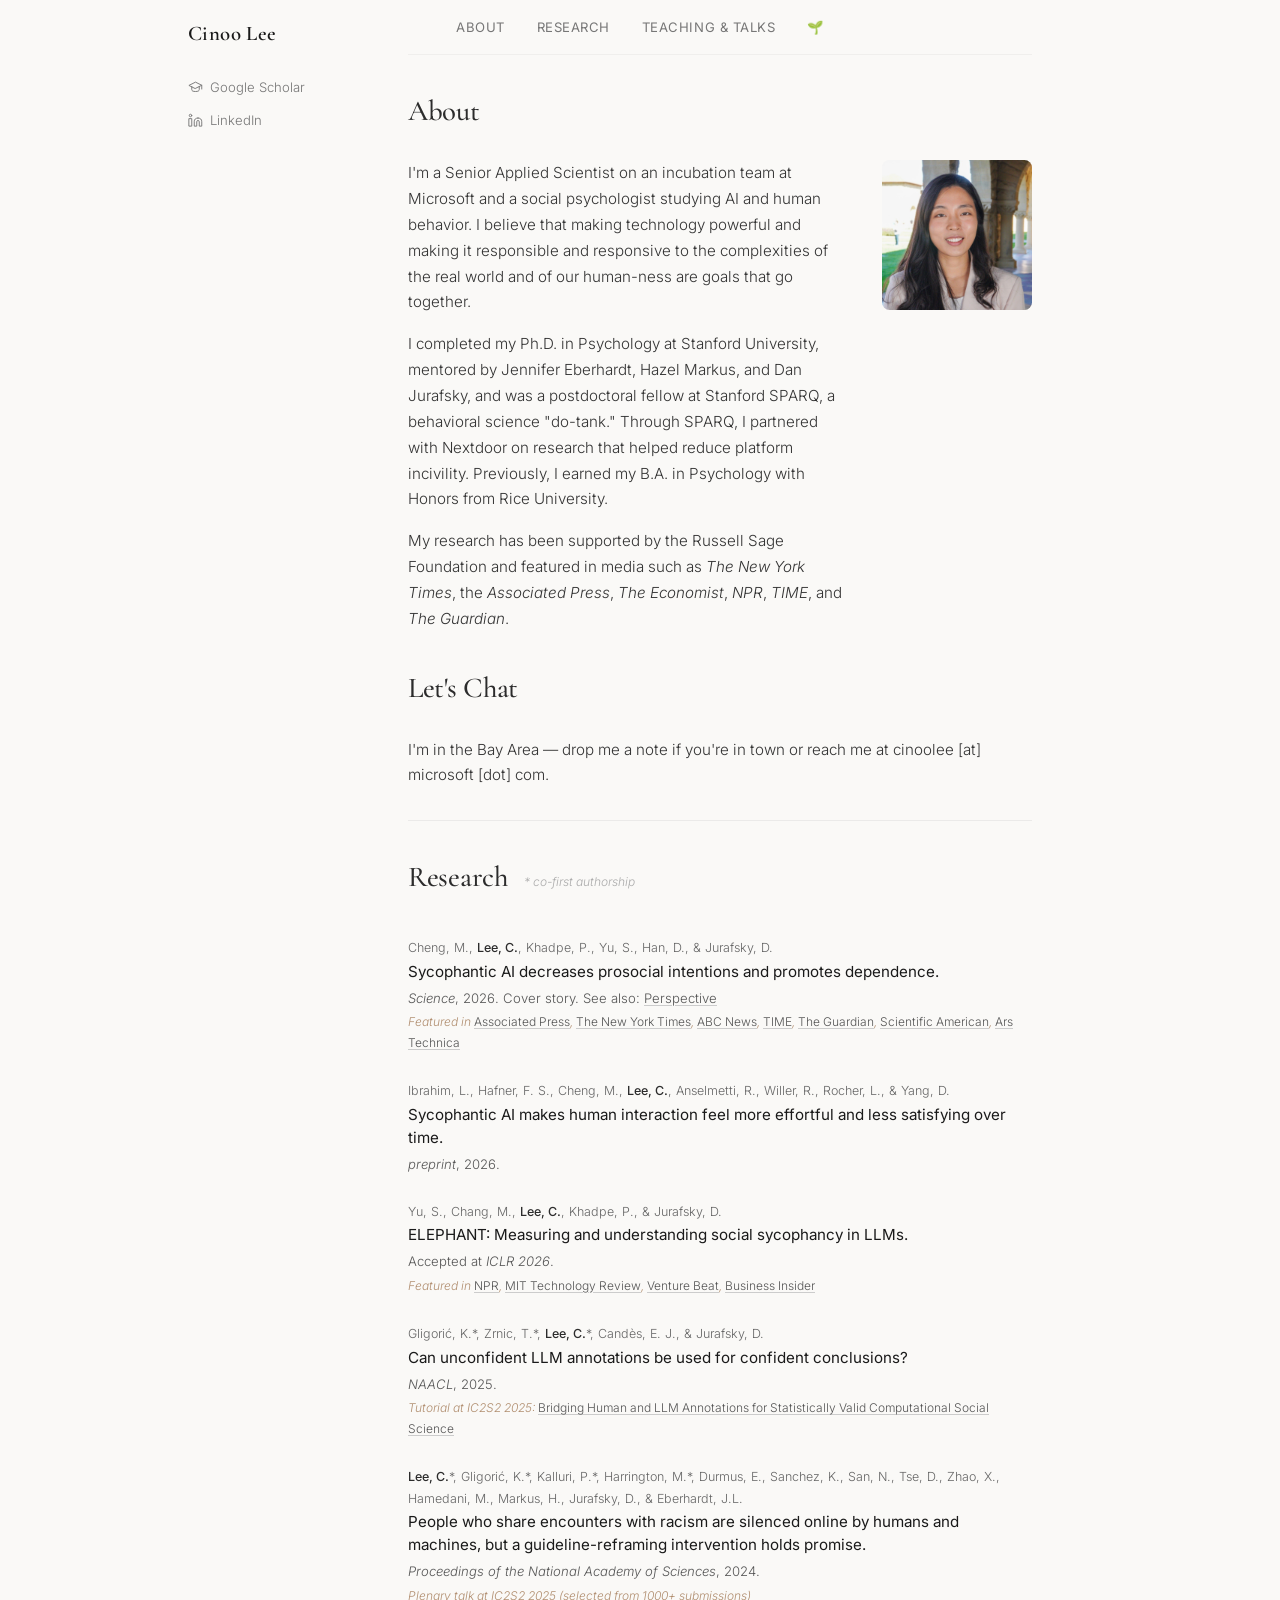
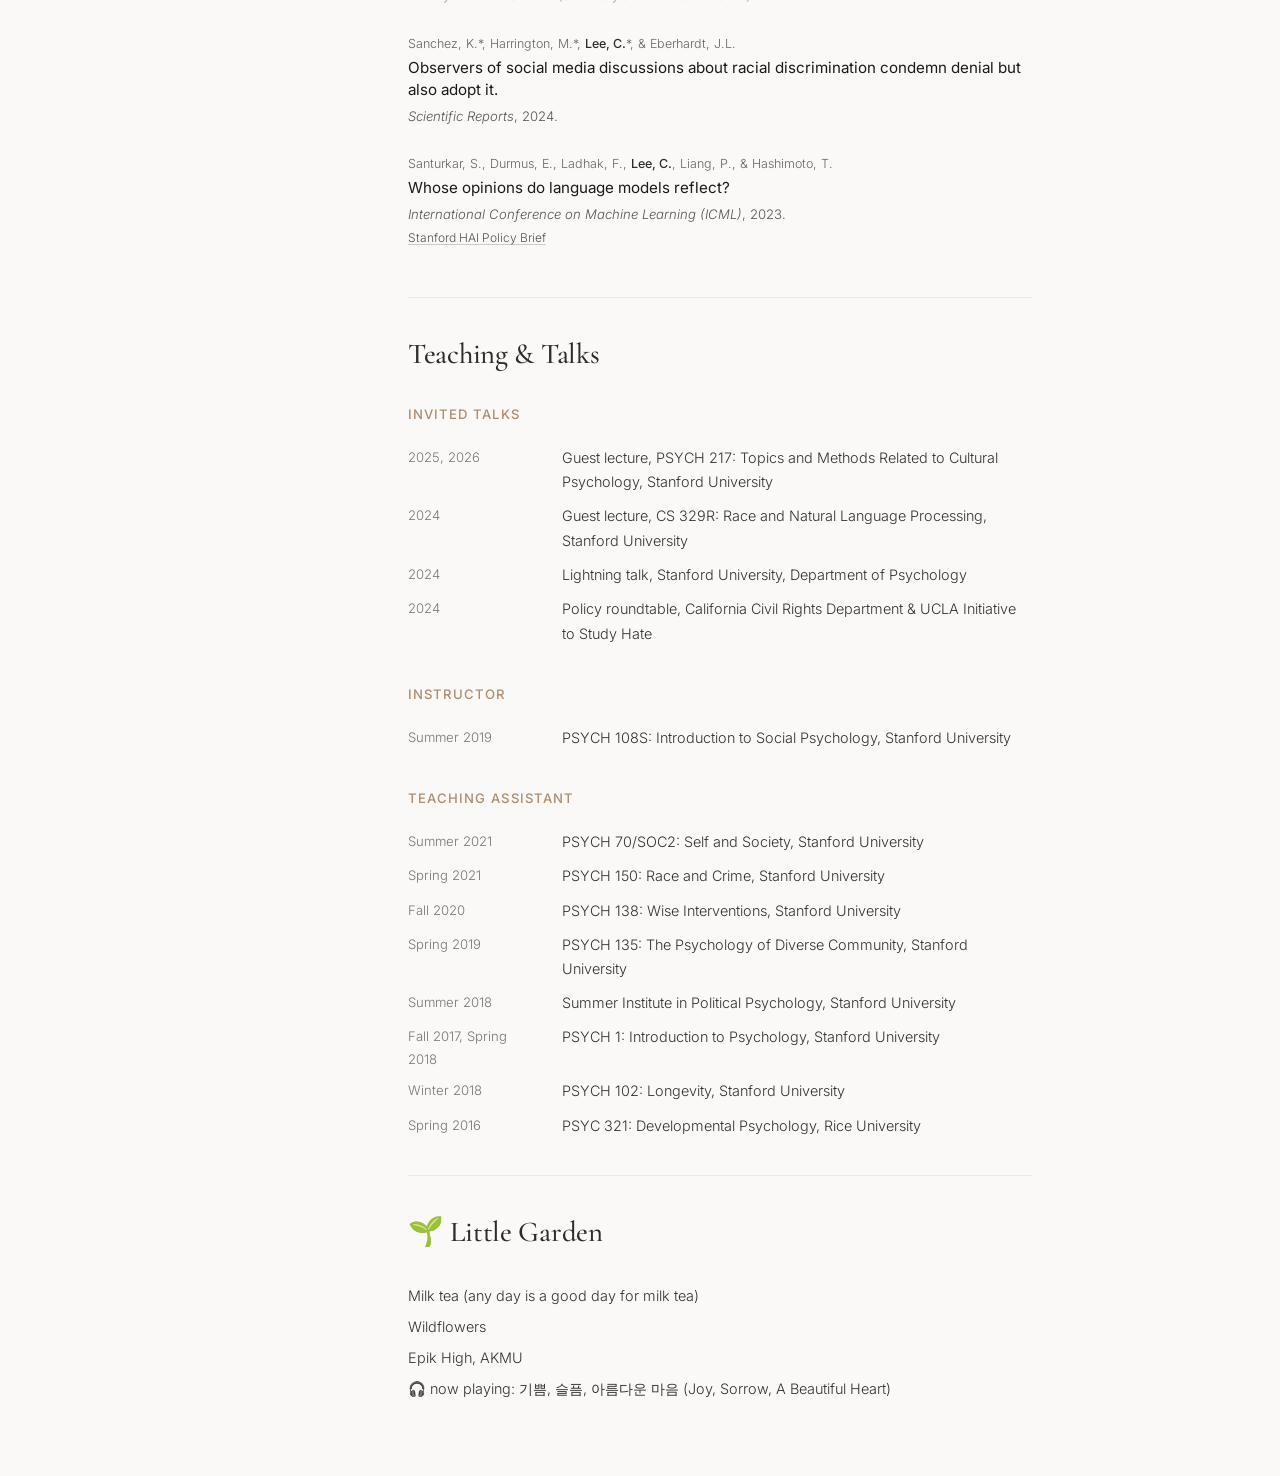
==== index.html @ ddce3182 "Use #research anchor id and lowercase preprint label" ====
<!DOCTYPE html>
<html lang="en">
<head>
  <meta charset="UTF-8">
  <meta name="viewport" content="width=device-width, initial-scale=1.0">
  <title>Cinoo Lee</title>
  <meta name="description" content="Cinoo Lee — Senior Applied Scientist at Microsoft. Research at the intersection of AI, social psychology, and computational social science.">
  <meta name="google-site-verification" content="O57KTz8AtWxJKTXm_uNSM7cQI3wUCQmRhCq0oRdX724" />
  <link rel="stylesheet" href="style.css">
  <link rel="preconnect" href="https://fonts.googleapis.com">
  <link rel="preconnect" href="https://fonts.gstatic.com" crossorigin>
  <link href="https://fonts.googleapis.com/css2?family=Cormorant+Garamond:ital,wght@0,400;0,500;0,600;1,400&family=Inter:wght@300;400;500&display=swap" rel="stylesheet">
</head>
<body>

<div class="page-wrapper">
  <!-- Sidebar -->
  <nav class="sidebar">
    <a href="#" class="sidebar-name">Cinoo Lee</a>
    <ul class="sidebar-links">
      <li><a href="https://scholar.google.com/citations?user=uTXKGA8AAAAJ" target="_blank" rel="noopener"><svg xmlns="http://www.w3.org/2000/svg" width="15" height="15" viewBox="0 0 24 24" fill="none" stroke="currentColor" stroke-width="1.5" stroke-linecap="round" stroke-linejoin="round"><path d="M22 10v6M2 10l10-5 10 5-10 5z"/><path d="M6 12v5c0 2 2 3 6 3s6-1 6-3v-5"/></svg>Google Scholar</a></li>
      <li><a href="https://www.linkedin.com/in/cinoo-lee" target="_blank" rel="noopener"><svg xmlns="http://www.w3.org/2000/svg" width="15" height="15" viewBox="0 0 24 24" fill="none" stroke="currentColor" stroke-width="1.5" stroke-linecap="round" stroke-linejoin="round"><path d="M16 8a6 6 0 0 1 6 6v7h-4v-7a2 2 0 0 0-4 0v7h-4v-7a6 6 0 0 1 6-6z"/><rect x="2" y="9" width="4" height="12"/><circle cx="4" cy="4" r="2"/></svg>LinkedIn</a></li>
    </ul>
  </nav>

  <!-- Main Content -->
  <main class="main">
    <!-- Top Navigation -->
    <nav class="topnav">
      <a href="#about">About</a>
      <a href="#research">Research</a>
      <a href="#teaching">Teaching &amp; Talks</a>
      <a href="#treasures" class="nav-icon" title="Little things good for my heart">🌱</a>
    </nav>

    <!-- About -->
    <section id="about" class="section">
      <h2 class="section-title">About</h2>
      <div class="about-with-photo">
        <div class="about-content">
        <p>
          I'm a Senior Applied Scientist on an incubation team at Microsoft and a social psychologist studying AI and human behavior. I believe that making technology powerful and making it responsible and responsive to the complexities of the real world and of our human-ness are goals that go together.
        </p>
        <p>
          I completed my Ph.D. in Psychology at Stanford University, mentored by Jennifer Eberhardt, Hazel Markus, and Dan Jurafsky, and was a postdoctoral fellow at Stanford SPARQ, a behavioral science "do-tank." Through SPARQ, I partnered with Nextdoor on research that helped reduce platform incivility. Previously, I earned my B.A. in Psychology with Honors from Rice University.
        </p>
        <p>
          My research has been supported by the Russell Sage Foundation and featured in media such as <a href="https://www.nytimes.com/2026/03/26/well/mind/ai-chatbots-relationships.html" target="_blank" rel="noopener"><em>The New York Times</em></a>, the <a href="https://apnews.com/article/ai-sycophancy-chatbots-science-study-8dc61e69278b661cab1e53d38b4173b6" target="_blank" rel="noopener"><em>Associated Press</em></a>, <a href="https://www.economist.com/culture/2026/03/05/who-wants-a-partner-to-toady-to-them-quite-a-lot-of-people" target="_blank" rel="noopener"><em>The Economist</em></a>, <a href="https://www.npr.org/2025/08/05/nx-s1-5490447/ai-chatgpt-couples-therapy-advice" target="_blank" rel="noopener"><em>NPR</em></a>, <a href="https://time.com/7346052/problem-ai-flattering-us/" target="_blank" rel="noopener"><em>TIME</em></a>, and <a href="https://www.theguardian.com/technology/2025/oct/24/sycophantic-ai-chatbots-tell-users-what-they-want-to-hear-study-shows" target="_blank" rel="noopener"><em>The Guardian</em></a>.
        </p>
        </div>
        <img src="image.jpeg" alt="Cinoo Lee" class="about-photo">
      </div>
    </section>

    <!-- Contact -->
    <section class="section contact-section">
      <h2 class="section-title">Let's Chat</h2>
      <p class="contact-text">I'm in the Bay Area — drop me a note if you're in town or reach me at cinoolee [at] microsoft [dot] com.</p>
    </section>

    <hr class="divider">

    <!-- Publications -->
    <section id="research" class="section">
      <div class="section-header">
        <h2 class="section-title">Research</h2>
        <span class="pub-footnote">* co-first authorship</span>
      </div>

      <div class="pub-list">
        <div class="pub-item">
          <p class="pub-authors">Cheng, M., <strong>Lee, C.</strong>, Khadpe, P., Yu, S., Han, D., &amp; Jurafsky, D.</p>
          <a href="https://www.science.org/doi/10.1126/science.aec8352" class="pub-title" target="_blank" rel="noopener">Sycophantic AI decreases prosocial intentions and promotes dependence.</a>
          <p class="pub-venue"><em>Science</em>, 2026. Cover story. See also: <a href="https://www.science.org/doi/full/10.1126/science.aeg3145" target="_blank" rel="noopener">Perspective</a></p>
          <p class="pub-note">Featured in <a href="https://apnews.com/article/ai-sycophancy-chatbots-science-study-8dc61e69278b661cab1e53d38b4173b6" target="_blank" rel="noopener">Associated Press</a>, <a href="https://www.nytimes.com/2026/03/26/well/mind/ai-chatbots-relationships.html" target="_blank" rel="noopener">The New York Times</a>, <a href="https://abcnews.com/Technology/wireStory/ai-giving-bad-advice-flatter-users-new-study-131443396" target="_blank" rel="noopener">ABC News</a>, <a href="https://time.com/7346052/problem-ai-flattering-us/" target="_blank" rel="noopener">TIME</a>, <a href="https://www.theguardian.com/technology/2025/oct/24/sycophantic-ai-chatbots-tell-users-what-they-want-to-hear-study-shows" target="_blank" rel="noopener">The Guardian</a>, <a href="https://www.scientificamerican.com/article/ai-chatbots-are-sucking-up-to-you-with-consequences-for-your-relationships/" target="_blank" rel="noopener">Scientific American</a>, <a href="https://arstechnica.com/science/2026/03/study-sycophantic-ai-can-undermine-human-judgment/" target="_blank" rel="noopener">Ars Technica</a></p>
        </div>

        <div class="pub-item">
          <p class="pub-authors">Ibrahim, L., Hafner, F. S., Cheng, M., <strong>Lee, C.</strong>, Anselmetti, R., Willer, R., Rocher, L., &amp; Yang, D.</p>
          <a href="https://arxiv.org/abs/2605.07912" class="pub-title" target="_blank" rel="noopener">Sycophantic AI makes human interaction feel more effortful and less satisfying over time.</a>
          <p class="pub-venue"><em>preprint</em>, 2026.</p>
        </div>

        <div class="pub-item">
          <p class="pub-authors">Yu, S., Chang, M., <strong>Lee, C.</strong>, Khadpe, P., &amp; Jurafsky, D.</p>
          <a href="https://arxiv.org/abs/2505.13995" class="pub-title" target="_blank" rel="noopener">ELEPHANT: Measuring and understanding social sycophancy in LLMs.</a>
          <p class="pub-venue">Accepted at <em>ICLR 2026</em>.</p>
          <p class="pub-note">Featured in <a href="https://www.npr.org/2025/08/05/nx-s1-5490447/ai-chatgpt-couples-therapy-advice" target="_blank" rel="noopener">NPR</a>, <a href="https://www.technologyreview.com/2025/05/30/1117551/this-benchmark-used-reddits-aita-to-test-how-much-ai-models-suck-up-to-us/" target="_blank" rel="noopener">MIT Technology Review</a>, <a href="https://venturebeat.com/ai/after-gpt-4o-backlash-researchers-benchmark-models-on-moral-endorsement-find-sycophancy-persists-across-the-board/" target="_blank" rel="noopener">Venture Beat</a>, <a href="https://www.aol.com/news/researchers-put-reddits-aita-questions-193542264.html" target="_blank" rel="noopener">Business Insider</a></p>
        </div>

        <div class="pub-item">
          <p class="pub-authors">Gligorić, K.*, Zrnic, T.*, <strong>Lee, C.</strong>*, Candès, E. J., &amp; Jurafsky, D.</p>
          <a href="https://doi.org/10.48550/arXiv.2408.15204" class="pub-title" target="_blank" rel="noopener">Can unconfident LLM annotations be used for confident conclusions?</a>
          <p class="pub-venue"><em>NAACL</em>, 2025.</p>
          <p class="pub-note">Tutorial at IC2S2 2025: <a href="https://ic2s2-2025.org/tutorials/#bridging-human-and-llm-annotations-for-statistically-valid-computational-social-science" target="_blank" rel="noopener">Bridging Human and LLM Annotations for Statistically Valid Computational Social Science</a></p>
        </div>

        <div class="pub-item">
          <p class="pub-authors"><strong>Lee, C.</strong>*, Gligorić, K.*, Kalluri, P.*, Harrington, M.*, Durmus, E., Sanchez, K., San, N., Tse, D., Zhao, X., Hamedani, M., Markus, H., Jurafsky, D., &amp; Eberhardt, J.L.</p>
          <a href="https://doi.org/10.1073/pnas.2322764121" class="pub-title" target="_blank" rel="noopener">People who share encounters with racism are silenced online by humans and machines, but a guideline-reframing intervention holds promise.</a>
          <p class="pub-venue"><em>Proceedings of the National Academy of Sciences</em>, 2024.</p>
          <p class="pub-note">Plenary talk at IC2S2 2025 (selected from 1000+ submissions)</p>
        </div>

        <div class="pub-item">
          <p class="pub-authors">Sanchez, K.*, Harrington, M.*, <strong>Lee, C.</strong>*, &amp; Eberhardt, J.L.</p>
          <a href="https://doi.org/10.1038/s41598-024-68332-8" class="pub-title" target="_blank" rel="noopener">Observers of social media discussions about racial discrimination condemn denial but also adopt it.</a>
          <p class="pub-venue"><em>Scientific Reports</em>, 2024.</p>
        </div>

        <div class="pub-item">
          <p class="pub-authors">Santurkar, S., Durmus, E., Ladhak, F., <strong>Lee, C.</strong>, Liang, P., &amp; Hashimoto, T.</p>
          <a href="https://proceedings.mlr.press/v202/santurkar23a.html" class="pub-title" target="_blank" rel="noopener">Whose opinions do language models reflect?</a>
          <p class="pub-venue"><em>International Conference on Machine Learning (ICML)</em>, 2023.</p>
          <p class="pub-note"><a href="https://hai.stanford.edu/assets/files/2023-09/Opinions_PolicyBrief_9.2023_v3.pdf" target="_blank" rel="noopener">Stanford HAI Policy Brief</a></p>
        </div>
      </div>
    </section>

    <hr class="divider">

    <!-- Teaching & Talks -->
    <section id="teaching" class="section">
      <h2 class="section-title">Teaching &amp; Talks</h2>

      <h3 class="pub-category">Invited Talks</h3>
      <div class="teaching-item">
        <span class="teaching-term">2025, 2026</span>
        <span class="teaching-course">Guest lecture, PSYCH 217: Topics and Methods Related to Cultural Psychology, Stanford University</span>
      </div>
      <div class="teaching-item">
        <span class="teaching-term">2024</span>
        <span class="teaching-course">Guest lecture, CS 329R: Race and Natural Language Processing, Stanford University</span>
      </div>
      <div class="teaching-item">
        <span class="teaching-term">2024</span>
        <span class="teaching-course">Lightning talk, Stanford University, Department of Psychology</span>
      </div>
      <div class="teaching-item">
        <span class="teaching-term">2024</span>
        <span class="teaching-course">Policy roundtable, California Civil Rights Department &amp; UCLA Initiative to Study Hate</span>
      </div>

      <h3 class="pub-category">Instructor</h3>
      <div class="teaching-item">
        <span class="teaching-term">Summer 2019</span>
        <span class="teaching-course">PSYCH 108S: Introduction to Social Psychology, Stanford University</span>
      </div>

      <h3 class="pub-category">Teaching Assistant</h3>
      <div class="teaching-item">
        <span class="teaching-term">Summer 2021</span>
        <span class="teaching-course">PSYCH 70/SOC2: Self and Society, Stanford University</span>
      </div>
      <div class="teaching-item">
        <span class="teaching-term">Spring 2021</span>
        <span class="teaching-course">PSYCH 150: Race and Crime, Stanford University</span>
      </div>
      <div class="teaching-item">
        <span class="teaching-term">Fall 2020</span>
        <span class="teaching-course">PSYCH 138: Wise Interventions, Stanford University</span>
      </div>
      <div class="teaching-item">
        <span class="teaching-term">Spring 2019</span>
        <span class="teaching-course">PSYCH 135: The Psychology of Diverse Community, Stanford University</span>
      </div>
      <div class="teaching-item">
        <span class="teaching-term">Summer 2018</span>
        <span class="teaching-course">Summer Institute in Political Psychology, Stanford University</span>
      </div>
      <div class="teaching-item">
        <span class="teaching-term">Fall 2017, Spring 2018</span>
        <span class="teaching-course">PSYCH 1: Introduction to Psychology, Stanford University</span>
      </div>
      <div class="teaching-item">
        <span class="teaching-term">Winter 2018</span>
        <span class="teaching-course">PSYCH 102: Longevity, Stanford University</span>
      </div>
      <div class="teaching-item">
        <span class="teaching-term">Spring 2016</span>
        <span class="teaching-course">PSYC 321: Developmental Psychology, Rice University</span>
      </div>

    </section>

    <hr class="divider">

    <!-- Little Things -->
    <section id="treasures" class="section little-things">
      <h2 class="section-title">🌱 Little Garden</h2>
      <ul class="little-things-list">
        <li>Milk tea (any day is a good day for milk tea)</li>
        <li>Wildflowers</li>
        <li>Epik High, AKMU</li>
        <li>🎧 now playing: <a href="https://youtu.be/SNn_H_Q2moo" target="_blank" rel="noopener">기쁨, 슬픔, 아름다운 마음</a> (Joy, Sorrow, A Beautiful Heart)</li>
      </ul>
    </section>

  </main>
</div>

</body>
</html>
---- style.css ----
/* ========================================
   Reset & Base
   ======================================== */

*, *::before, *::after {
  margin: 0;
  padding: 0;
  box-sizing: border-box;
}

html {
  scroll-behavior: smooth;
  scroll-padding-top: 20px;
}

body {
  font-family: 'Inter', -apple-system, BlinkMacSystemFont, sans-serif;
  font-weight: 300;
  color: #2c2c2c;
  background-color: #faf9f7;
  line-height: 1.7;
  -webkit-font-smoothing: antialiased;
  display: flex;
  justify-content: center;
  min-height: 100vh;
}

a {
  color: inherit;
  text-decoration: none;
}

a:hover {
  text-decoration: underline;
}

/* ========================================
   Typography
   ======================================== */

h1, h2, h3 {
  font-family: 'Cormorant Garamond', Georgia, serif;
  font-weight: 500;
  letter-spacing: -0.01em;
}

.section-title {
  font-size: clamp(1.4rem, 2.5vw, 1.8rem);
  margin-bottom: 1.5rem;
}

.section-header {
  display: flex;
  align-items: baseline;
  gap: 1rem;
  margin-bottom: 1.5rem;
}

.section-header .section-title {
  margin-bottom: 0;
}

/* ========================================
   Sidebar
   ======================================== */

.page-wrapper {
  display: flex;
  max-width: 1000px;
  width: 100%;
  position: relative;
}

.sidebar {
  position: sticky;
  top: 0;
  width: 220px;
  min-width: 220px;
  height: 100vh;
  padding: 1rem 3rem;
  display: flex;
  flex-direction: column;
  gap: 1.5rem;
}

.sidebar-name:hover,
.sidebar-links a:hover,
.topnav a:hover {
  text-decoration: none;
}

.sidebar-name {
  font-family: 'Cormorant Garamond', Georgia, serif;
  font-size: 1.3rem;
  font-weight: 600;
  letter-spacing: 0.02em;
  color: #1a1a1a;
}

.sidebar-links {
  list-style: none;
  display: flex;
  flex-direction: column;
  gap: 0.4rem;
}

.sidebar-links a {
  display: inline-flex;
  align-items: center;
  gap: 0.45rem;
  font-size: 0.82rem;
  color: #777;
  transition: color 0.2s ease;
}

.sidebar-links a:hover {
  color: #b08d6e;
}

.sidebar-links svg {
  flex-shrink: 0;
}

.sidebar-email {
  font-size: 0.82rem;
  color: #777;
}

/* ========================================
   Top Navigation
   ======================================== */

.topnav {
  position: sticky;
  top: 0;
  z-index: 100;
  display: flex;
  gap: 2rem;
  padding: 1rem 3rem;
  background: rgba(250, 249, 247, 0.95);
  backdrop-filter: blur(8px);
  -webkit-backdrop-filter: blur(8px);
  border-bottom: 1px solid rgba(0, 0, 0, 0.04);
}

.topnav a {
  font-size: 0.82rem;
  font-weight: 400;
  letter-spacing: 0.04em;
  text-transform: uppercase;
  color: #777;
  transition: color 0.2s ease;
}

.topnav a:hover {
  color: #b08d6e;
}

/* ========================================
   Main Content
   ======================================== */

.main {
  max-width: 720px;
  padding: 0 3rem 2.5rem;
  flex: 1;
}

.section {
  padding: 2rem 0;
}

.section:first-child {
  padding-top: 0;
}

.divider {
  border: none;
  border-top: 1px solid rgba(0, 0, 0, 0.06);
}

/* ========================================
   About
   ======================================== */

.about-with-photo {
  display: flex;
  gap: 2rem;
  align-items: flex-start;
}

.about-photo {
  width: 150px;
  height: 150px;
  border-radius: 5%;
  object-fit: cover;
  flex-shrink: 0;
}

.about-content p {
  font-size: 0.95rem;
  color: #333;
  margin-bottom: 1rem;
}

.about-content p:last-child {
  margin-bottom: 0;
}

/* ========================================
   Contact
   ======================================== */

.contact-section {
  padding-top: 0;
}

.contact-text {
  font-size: 0.95rem;
  color: #333;
}

/* ========================================
   Little Things
   ======================================== */

.little-things-list {
  list-style: none;
  font-size: 0.9rem;
  color: #333;
}

.little-things-list li {
  padding: 0.2rem 0;
}

/* ========================================
   Publications
   ======================================== */

.pub-category {
  font-size: 0.82rem;
  color: #b08d6e;
  text-transform: uppercase;
  letter-spacing: 0.08em;
  font-family: 'Inter', sans-serif;
  font-weight: 500;
  margin-bottom: 1rem;
  margin-top: 2rem;
}

.pub-category:first-of-type {
  margin-top: 0;
}

.pub-list {
  margin-bottom: 1.5rem;
}

.pub-list:last-of-type {
  margin-bottom: 0;
}

.pub-item {
  padding: 0.7rem 0;
}

.pub-authors {
  font-size: 0.78rem;
  color: #666;
  margin-bottom: 0.15rem;
}

.pub-authors strong {
  color: #2c2c2c;
  font-weight: 500;
}

.pub-title {
  display: block;
  font-size: 0.95rem;
  color: #1a1a1a;
  font-weight: 400;
  margin-bottom: 0.2rem;
  line-height: 1.5;
  text-decoration: none;
  transition: color 0.2s ease;
}

a.pub-title:hover {
  color: #b08d6e;
}

.pub-venue {
  font-size: 0.82rem;
  color: #555;
  margin-bottom: 0.2rem;
}

.pub-venue a {
  text-decoration: underline;
  text-decoration-color: #ccc;
  text-underline-offset: 2px;
  transition: color 0.2s ease;
}

.pub-venue a:hover {
  color: #b08d6e;
}

.pub-note {
  font-size: 0.75rem;
  color: #b08d6e;
  font-style: italic;
  margin-bottom: 0.3rem;
}

.pub-note a {
  color: #555;
  font-style: normal;
  text-decoration: underline;
  text-decoration-color: #ccc;
  text-underline-offset: 2px;
  transition: color 0.2s ease;
}

.pub-note a:hover {
  color: #b08d6e;
}

.pub-footnote {
  font-size: 0.75rem;
  color: #aaa;
  font-style: italic;
  margin-top: 0.5rem;
}

/* ========================================
   Teaching
   ======================================== */

.teaching-item {
  display: flex;
  gap: 1.5rem;
  padding: 0.3rem 0;
  font-size: 0.9rem;
}

.teaching-term {
  flex-shrink: 0;
  width: 130px;
  color: #777;
  font-size: 0.82rem;
}

.teaching-course {
  color: #333;
}

/* ========================================
   Footer
   ======================================== */

.footer {
  padding: 2.5rem 0;
  font-size: 0.75rem;
  color: #bbb;
  letter-spacing: 0.05em;
}

/* ========================================
   Responsive
   ======================================== */

@media (max-width: 768px) {
  .page-wrapper {
    flex-direction: column;
  }

  .sidebar {
    position: static;
    width: 100%;
    min-width: unset;
    height: auto;
    padding: 1.5rem 2rem;
    gap: 1rem;
  }

  .sidebar-links {
    flex-direction: row;
    gap: 1.25rem;
  }

  .topnav {
    position: static;
    left: 0;
    padding: 1rem 2rem;
    gap: 0.75rem 1.25rem;
    flex-wrap: wrap;
  }

  .main {
    padding: 1.5rem 2rem;
  }

  .section {
    padding: 1.5rem 0;
  }

  /* Stack the photo above the bio so the text gets full width */
  .about-with-photo {
    flex-direction: column-reverse;
    gap: 1.5rem;
  }

  .about-photo {
    align-self: center;
  }

  /* Let the publications title and footnote wrap instead of clipping */
  .section-header {
    flex-wrap: wrap;
    gap: 0.25rem 1rem;
  }

  /* Stack the year above each course title so titles get full width */
  .teaching-item {
    flex-direction: column;
    gap: 0.15rem;
  }

  .teaching-term {
    width: auto;
  }
}
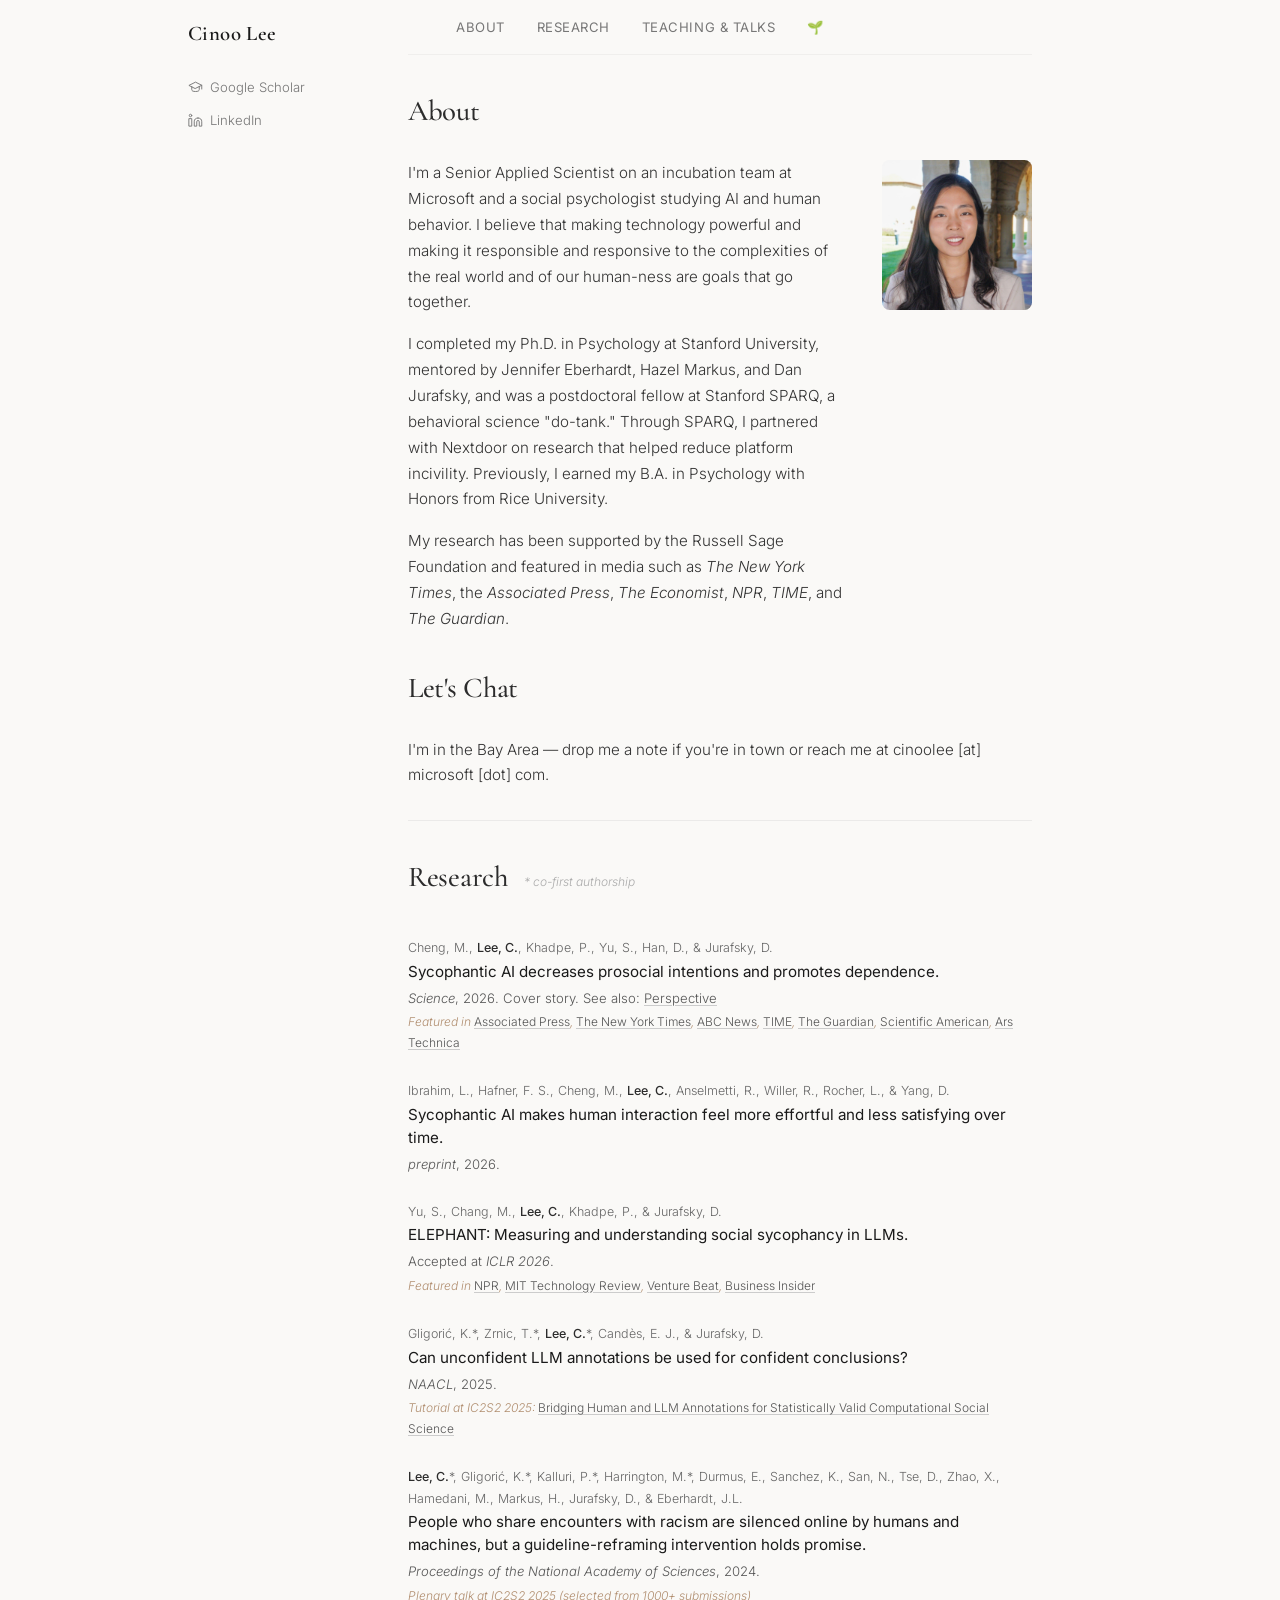
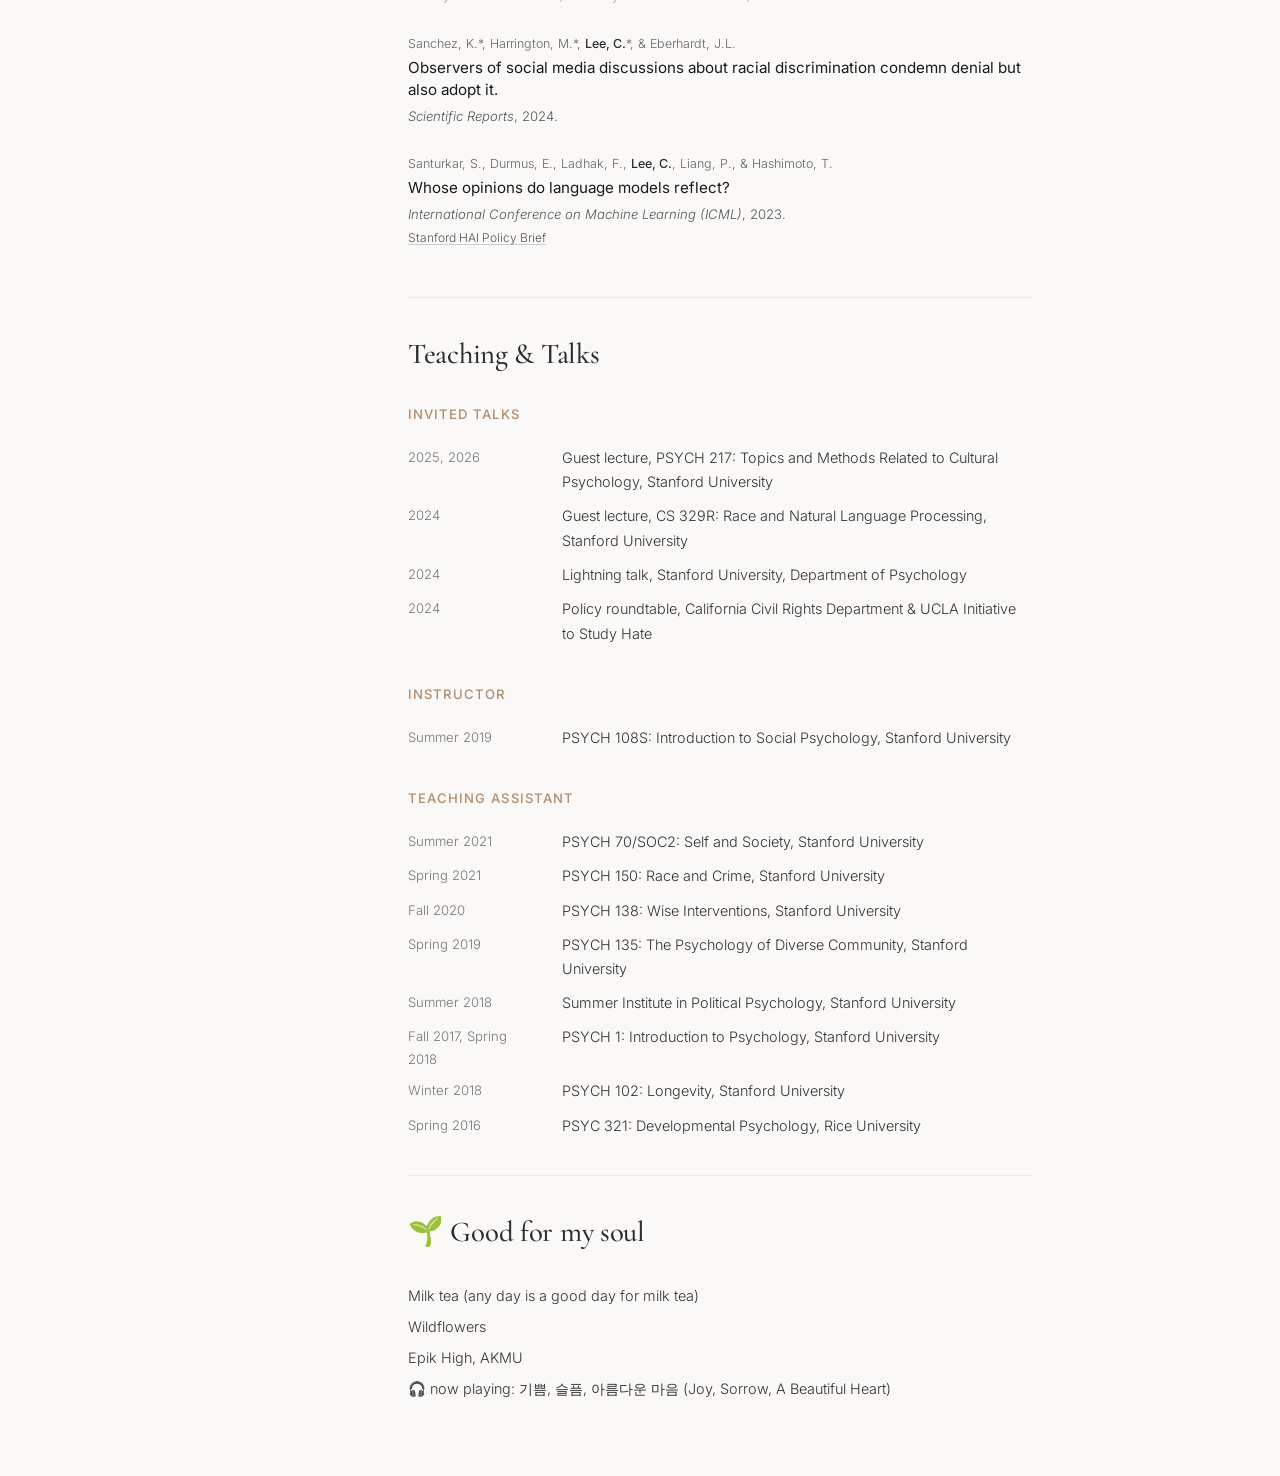
==== commit 84be346f: "Rename section to "Good for my soul"" ====
--- a/index.html
+++ b/index.html
@@ -187,7 +187,7 @@
 
     <!-- Little Things -->
     <section id="treasures" class="section little-things">
-      <h2 class="section-title">🌱 Little Garden</h2>
+      <h2 class="section-title">🌱 Good for my soul</h2>
       <ul class="little-things-list">
         <li>Milk tea (any day is a good day for milk tea)</li>
         <li>Wildflowers</li>
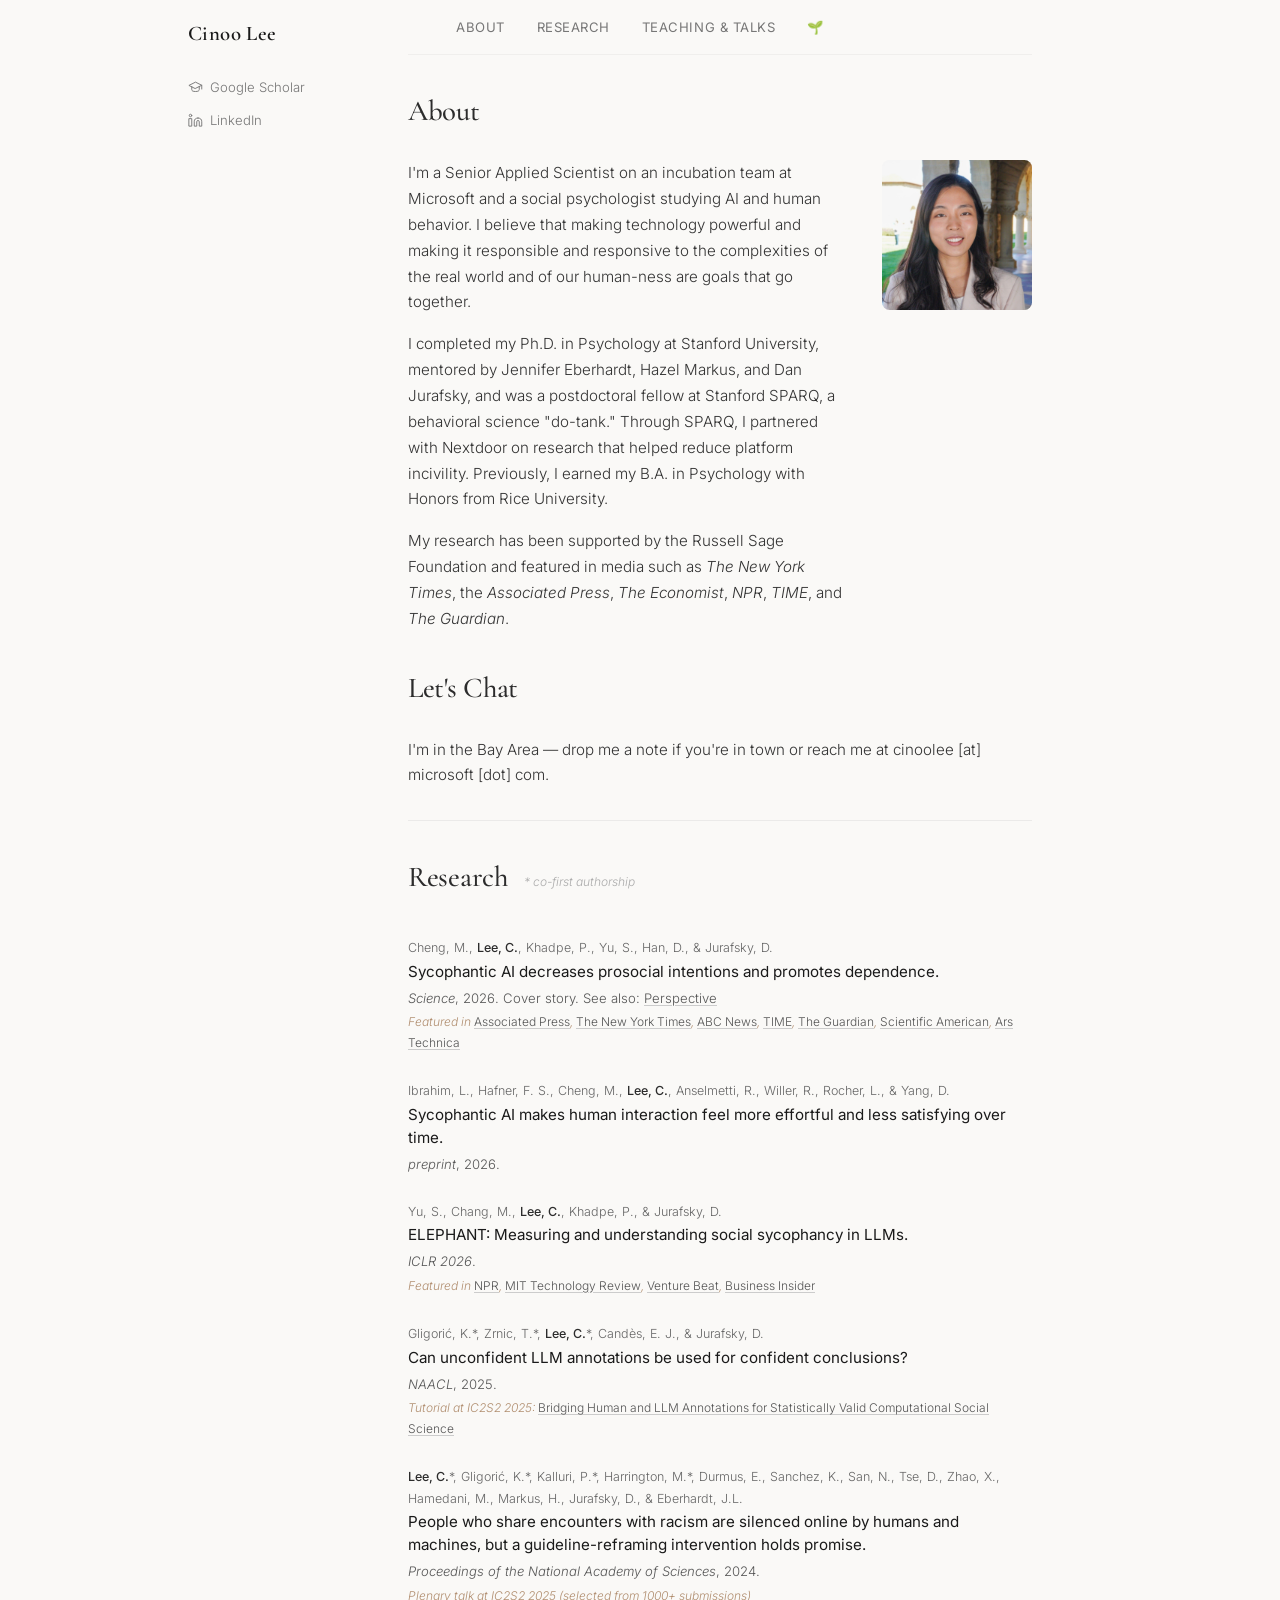
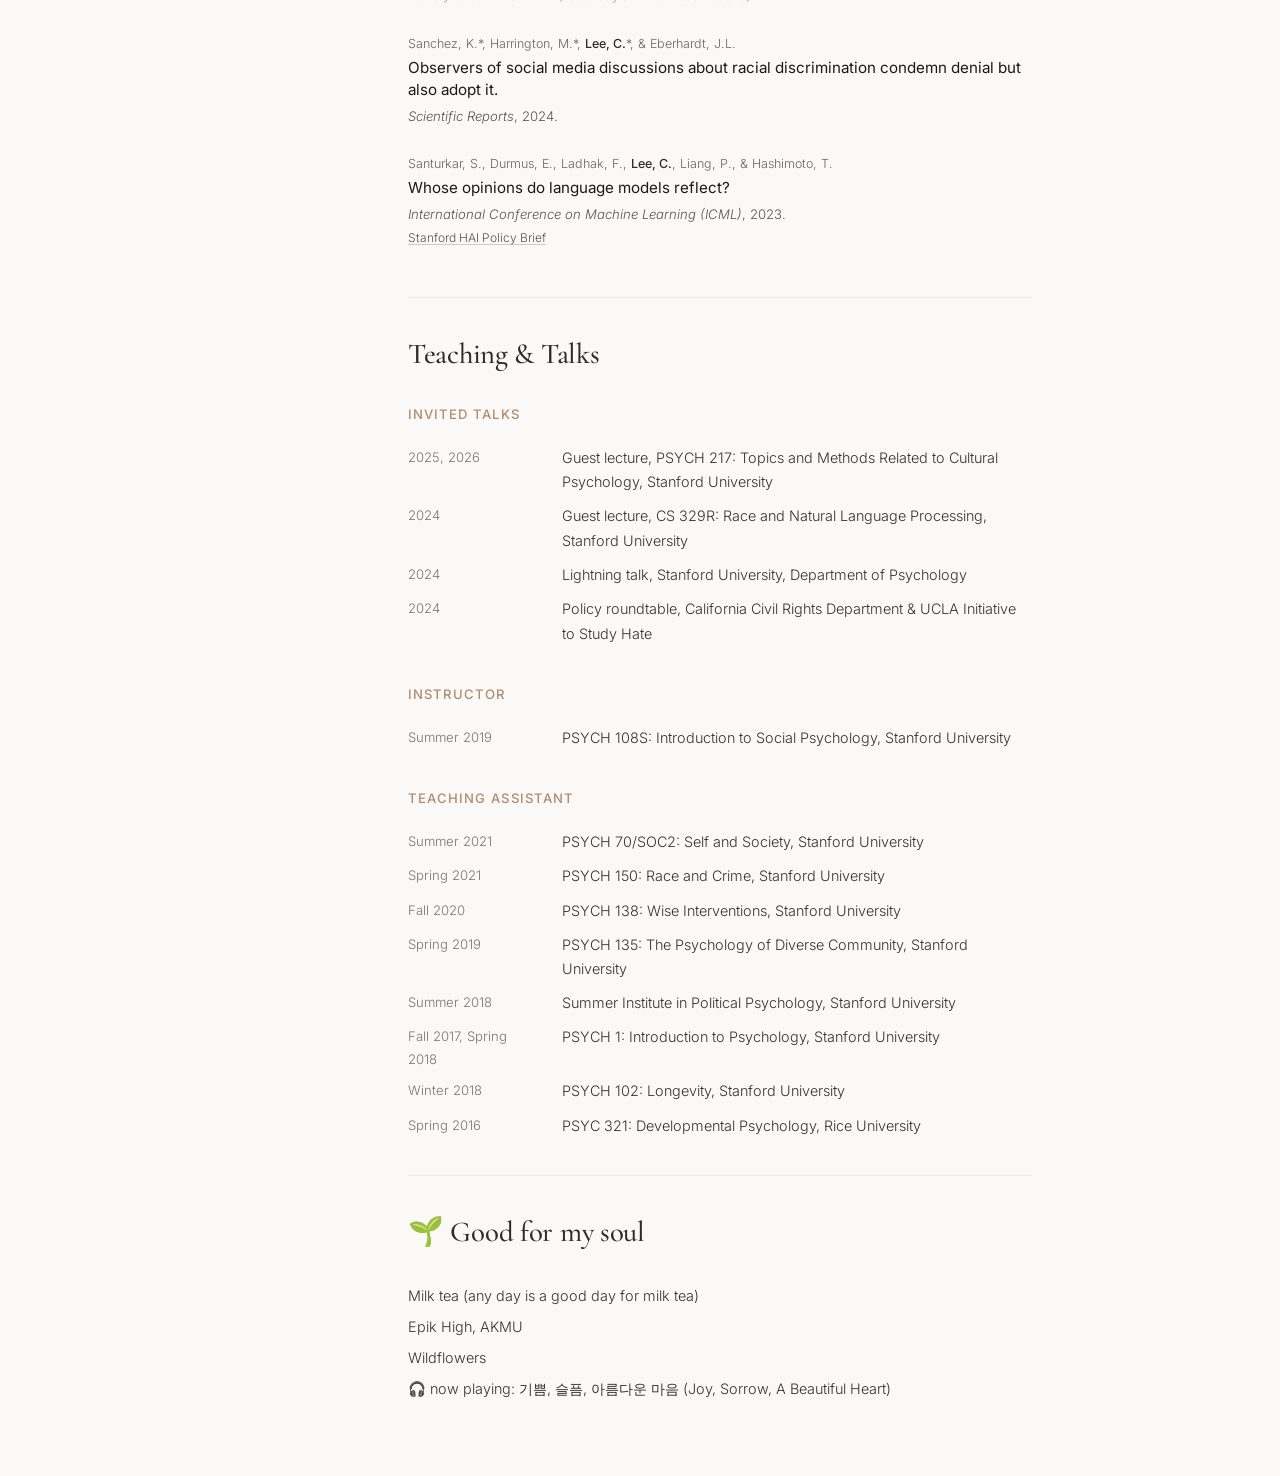
==== commit 7cdf1806: "Tidy ELEPHANT venue label" ====
--- a/index.html
+++ b/index.html
@@ -84,7 +84,7 @@
         <div class="pub-item">
           <p class="pub-authors">Yu, S., Chang, M., <strong>Lee, C.</strong>, Khadpe, P., &amp; Jurafsky, D.</p>
           <a href="https://arxiv.org/abs/2505.13995" class="pub-title" target="_blank" rel="noopener">ELEPHANT: Measuring and understanding social sycophancy in LLMs.</a>
-          <p class="pub-venue">Accepted at <em>ICLR 2026</em>.</p>
+          <p class="pub-venue"><em>ICLR 2026</em>.</p>
           <p class="pub-note">Featured in <a href="https://www.npr.org/2025/08/05/nx-s1-5490447/ai-chatgpt-couples-therapy-advice" target="_blank" rel="noopener">NPR</a>, <a href="https://www.technologyreview.com/2025/05/30/1117551/this-benchmark-used-reddits-aita-to-test-how-much-ai-models-suck-up-to-us/" target="_blank" rel="noopener">MIT Technology Review</a>, <a href="https://venturebeat.com/ai/after-gpt-4o-backlash-researchers-benchmark-models-on-moral-endorsement-find-sycophancy-persists-across-the-board/" target="_blank" rel="noopener">Venture Beat</a>, <a href="https://www.aol.com/news/researchers-put-reddits-aita-questions-193542264.html" target="_blank" rel="noopener">Business Insider</a></p>
         </div>
 
@@ -190,8 +190,8 @@
       <h2 class="section-title">🌱 Good for my soul</h2>
       <ul class="little-things-list">
         <li>Milk tea (any day is a good day for milk tea)</li>
+        <li>Epik High, AKMU</li>
         <li>Wildflowers</li>
-        <li>Epik High, AKMU</li>
         <li>🎧 now playing: <a href="https://youtu.be/SNn_H_Q2moo" target="_blank" rel="noopener">기쁨, 슬픔, 아름다운 마음</a> (Joy, Sorrow, A Beautiful Heart)</li>
       </ul>
     </section>
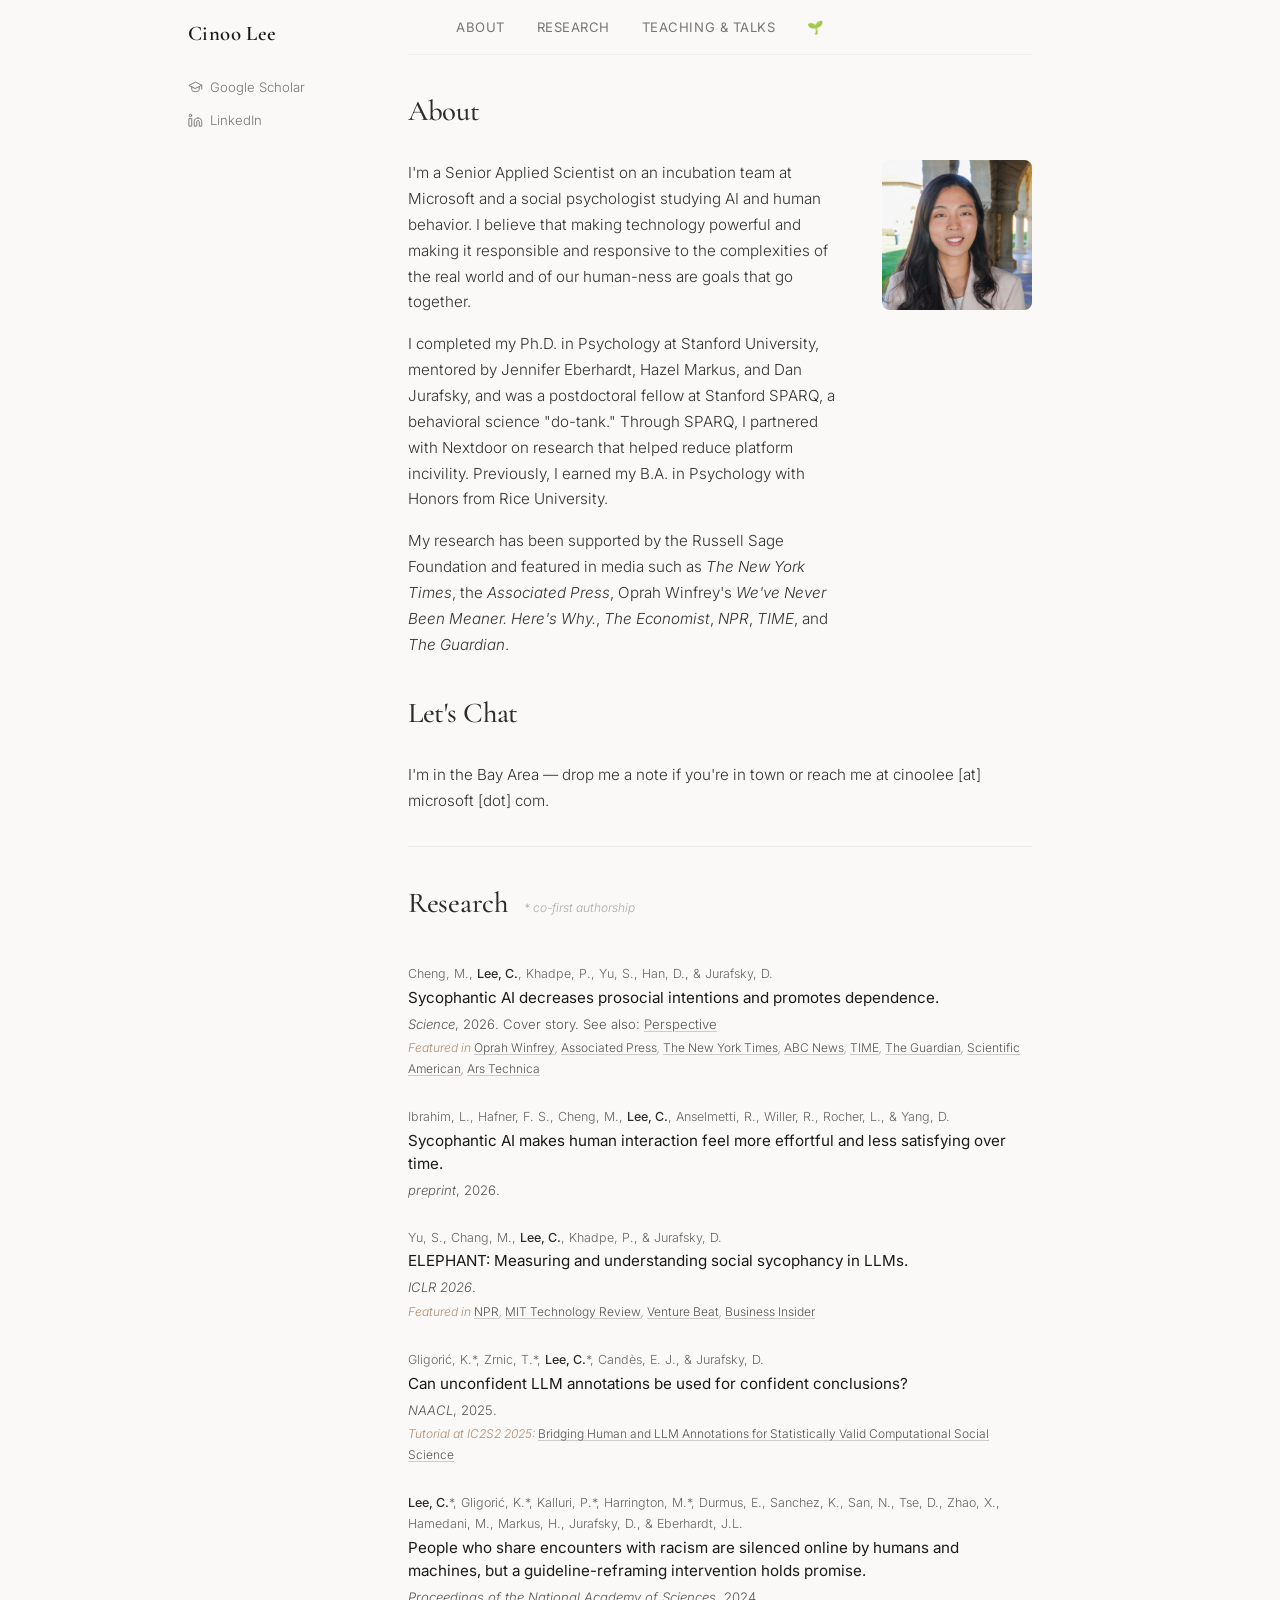
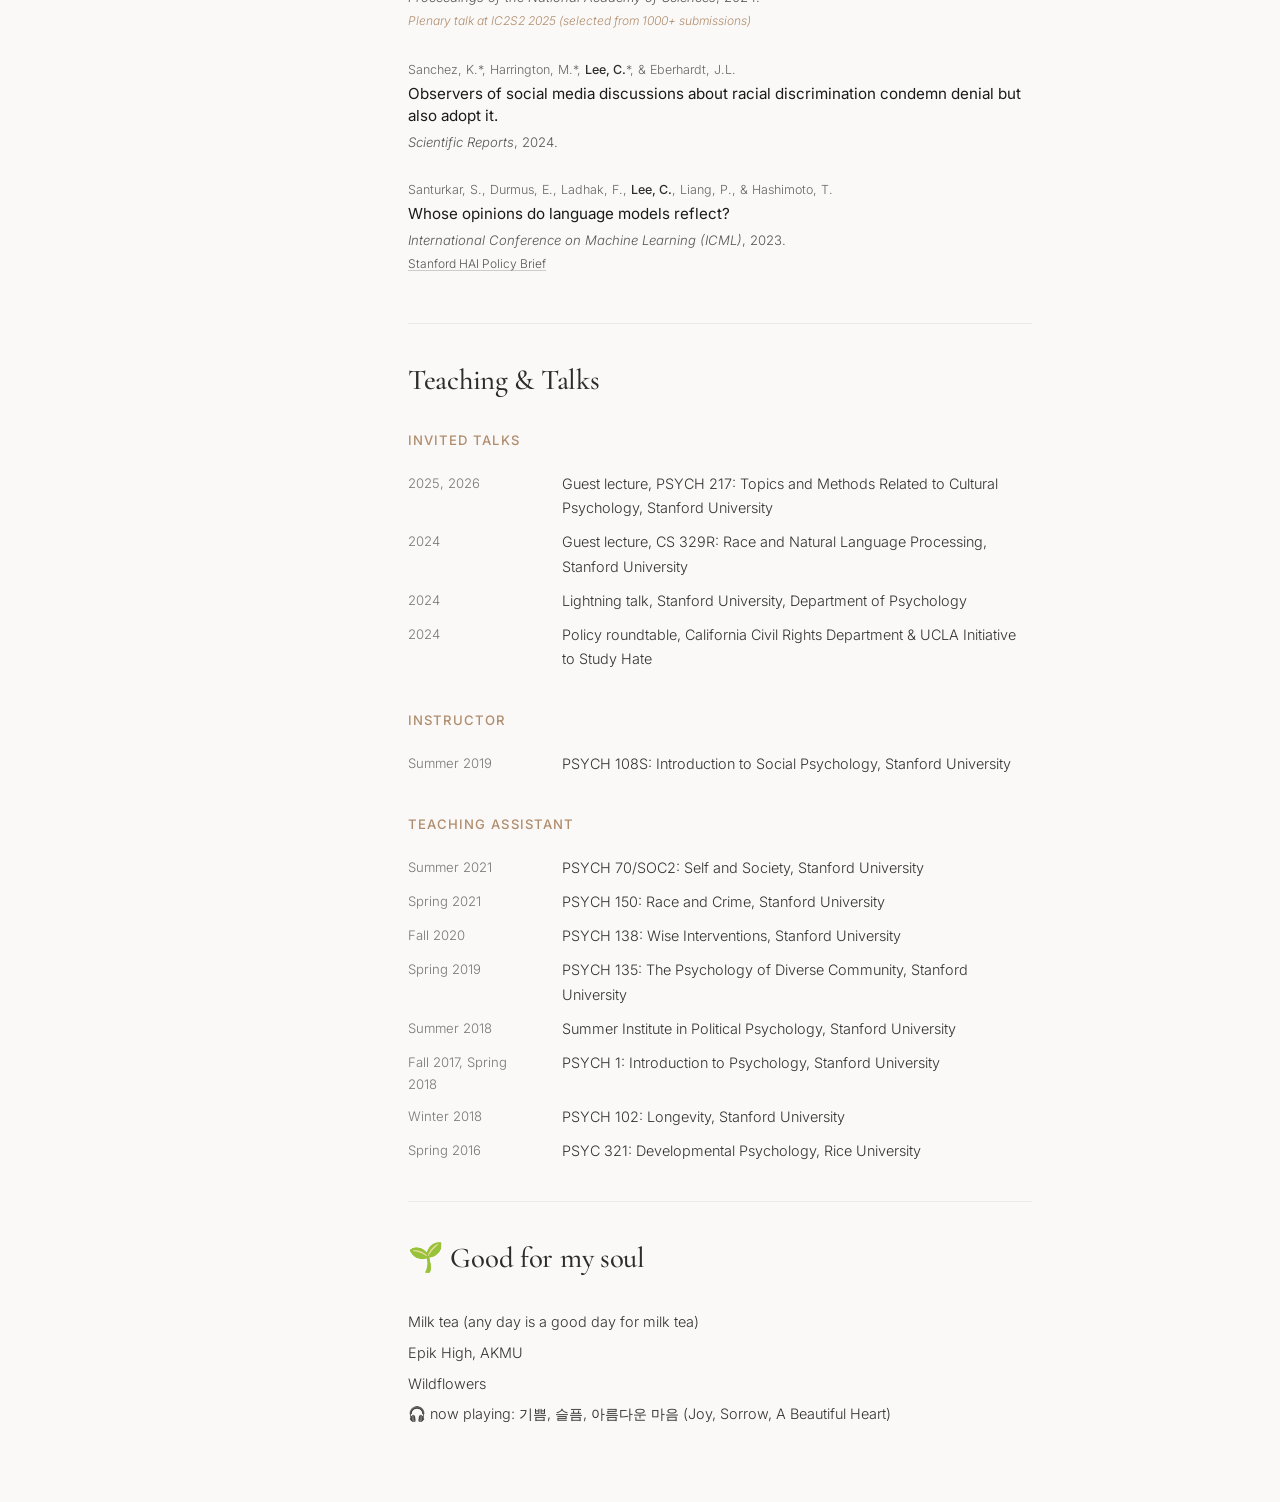
==== commit a933c3ef: "Add Oprah Winfrey feature to media list and Science paper; tighten mobile layout" ====
--- a/index.html
+++ b/index.html
@@ -45,7 +45,7 @@
           I completed my Ph.D. in Psychology at Stanford University, mentored by Jennifer Eberhardt, Hazel Markus, and Dan Jurafsky, and was a postdoctoral fellow at Stanford SPARQ, a behavioral science "do-tank." Through SPARQ, I partnered with Nextdoor on research that helped reduce platform incivility. Previously, I earned my B.A. in Psychology with Honors from Rice University.
         </p>
         <p>
-          My research has been supported by the Russell Sage Foundation and featured in media such as <a href="https://www.nytimes.com/2026/03/26/well/mind/ai-chatbots-relationships.html" target="_blank" rel="noopener"><em>The New York Times</em></a>, the <a href="https://apnews.com/article/ai-sycophancy-chatbots-science-study-8dc61e69278b661cab1e53d38b4173b6" target="_blank" rel="noopener"><em>Associated Press</em></a>, <a href="https://www.economist.com/culture/2026/03/05/who-wants-a-partner-to-toady-to-them-quite-a-lot-of-people" target="_blank" rel="noopener"><em>The Economist</em></a>, <a href="https://www.npr.org/2025/08/05/nx-s1-5490447/ai-chatgpt-couples-therapy-advice" target="_blank" rel="noopener"><em>NPR</em></a>, <a href="https://time.com/7346052/problem-ai-flattering-us/" target="_blank" rel="noopener"><em>TIME</em></a>, and <a href="https://www.theguardian.com/technology/2025/oct/24/sycophantic-ai-chatbots-tell-users-what-they-want-to-hear-study-shows" target="_blank" rel="noopener"><em>The Guardian</em></a>.
+          My research has been supported by the Russell Sage Foundation and featured in media such as <a href="https://www.nytimes.com/2026/03/26/well/mind/ai-chatbots-relationships.html" target="_blank" rel="noopener"><em>The New York Times</em></a>, the <a href="https://apnews.com/article/ai-sycophancy-chatbots-science-study-8dc61e69278b661cab1e53d38b4173b6" target="_blank" rel="noopener"><em>Associated Press</em></a>, <a href="https://youtu.be/-ndr_HlCPic?t=728" target="_blank" rel="noopener">Oprah Winfrey's <em>We've Never Been Meaner. Here's Why.</em></a>, <a href="https://www.economist.com/culture/2026/03/05/who-wants-a-partner-to-toady-to-them-quite-a-lot-of-people" target="_blank" rel="noopener"><em>The Economist</em></a>, <a href="https://www.npr.org/2025/08/05/nx-s1-5490447/ai-chatgpt-couples-therapy-advice" target="_blank" rel="noopener"><em>NPR</em></a>, <a href="https://time.com/7346052/problem-ai-flattering-us/" target="_blank" rel="noopener"><em>TIME</em></a>, and <a href="https://www.theguardian.com/technology/2025/oct/24/sycophantic-ai-chatbots-tell-users-what-they-want-to-hear-study-shows" target="_blank" rel="noopener"><em>The Guardian</em></a>.
         </p>
         </div>
         <img src="image.jpeg" alt="Cinoo Lee" class="about-photo">
@@ -72,7 +72,7 @@
           <p class="pub-authors">Cheng, M., <strong>Lee, C.</strong>, Khadpe, P., Yu, S., Han, D., &amp; Jurafsky, D.</p>
           <a href="https://www.science.org/doi/10.1126/science.aec8352" class="pub-title" target="_blank" rel="noopener">Sycophantic AI decreases prosocial intentions and promotes dependence.</a>
           <p class="pub-venue"><em>Science</em>, 2026. Cover story. See also: <a href="https://www.science.org/doi/full/10.1126/science.aeg3145" target="_blank" rel="noopener">Perspective</a></p>
-          <p class="pub-note">Featured in <a href="https://apnews.com/article/ai-sycophancy-chatbots-science-study-8dc61e69278b661cab1e53d38b4173b6" target="_blank" rel="noopener">Associated Press</a>, <a href="https://www.nytimes.com/2026/03/26/well/mind/ai-chatbots-relationships.html" target="_blank" rel="noopener">The New York Times</a>, <a href="https://abcnews.com/Technology/wireStory/ai-giving-bad-advice-flatter-users-new-study-131443396" target="_blank" rel="noopener">ABC News</a>, <a href="https://time.com/7346052/problem-ai-flattering-us/" target="_blank" rel="noopener">TIME</a>, <a href="https://www.theguardian.com/technology/2025/oct/24/sycophantic-ai-chatbots-tell-users-what-they-want-to-hear-study-shows" target="_blank" rel="noopener">The Guardian</a>, <a href="https://www.scientificamerican.com/article/ai-chatbots-are-sucking-up-to-you-with-consequences-for-your-relationships/" target="_blank" rel="noopener">Scientific American</a>, <a href="https://arstechnica.com/science/2026/03/study-sycophantic-ai-can-undermine-human-judgment/" target="_blank" rel="noopener">Ars Technica</a></p>
+          <p class="pub-note">Featured in <a href="https://youtu.be/-ndr_HlCPic?t=728" target="_blank" rel="noopener">Oprah Winfrey</a>, <a href="https://apnews.com/article/ai-sycophancy-chatbots-science-study-8dc61e69278b661cab1e53d38b4173b6" target="_blank" rel="noopener">Associated Press</a>, <a href="https://www.nytimes.com/2026/03/26/well/mind/ai-chatbots-relationships.html" target="_blank" rel="noopener">The New York Times</a>, <a href="https://abcnews.com/Technology/wireStory/ai-giving-bad-advice-flatter-users-new-study-131443396" target="_blank" rel="noopener">ABC News</a>, <a href="https://time.com/7346052/problem-ai-flattering-us/" target="_blank" rel="noopener">TIME</a>, <a href="https://www.theguardian.com/technology/2025/oct/24/sycophantic-ai-chatbots-tell-users-what-they-want-to-hear-study-shows" target="_blank" rel="noopener">The Guardian</a>, <a href="https://www.scientificamerican.com/article/ai-chatbots-are-sucking-up-to-you-with-consequences-for-your-relationships/" target="_blank" rel="noopener">Scientific American</a>, <a href="https://arstechnica.com/science/2026/03/study-sycophantic-ai-can-undermine-human-judgment/" target="_blank" rel="noopener">Ars Technica</a></p>
         </div>
 
         <div class="pub-item">
--- a/style.css
+++ b/style.css
@@ -11,6 +11,7 @@
 html {
   scroll-behavior: smooth;
   scroll-padding-top: 20px;
+  -webkit-text-size-adjust: 100%;
 }
 
 body {
@@ -23,6 +24,7 @@
   display: flex;
   justify-content: center;
   min-height: 100vh;
+  overflow-wrap: break-word;
 }
 
 a {
@@ -433,3 +435,44 @@
     width: auto;
   }
 }
+
+/* Narrow phones: tighten gutters, keep line lengths comfortable */
+@media (max-width: 480px) {
+  .sidebar {
+    padding: 1.25rem 1.25rem 0.75rem;
+  }
+
+  .sidebar-links {
+    flex-wrap: wrap;
+    gap: 0.5rem 1rem;
+  }
+
+  .topnav {
+    padding: 0.75rem 1.25rem;
+    gap: 0.5rem 1rem;
+  }
+
+  .main {
+    padding: 1.25rem 1.25rem 2rem;
+  }
+
+  .about-photo {
+    width: 128px;
+    height: 128px;
+  }
+
+  .pub-item {
+    margin-bottom: 1.5rem;
+  }
+
+  /* Give the dense "Featured in" link lists room to breathe when wrapped */
+  .pub-note {
+    line-height: 1.9;
+  }
+
+  .pub-note a,
+  .sidebar-links a,
+  .topnav a {
+    display: inline-block;
+  }
+}
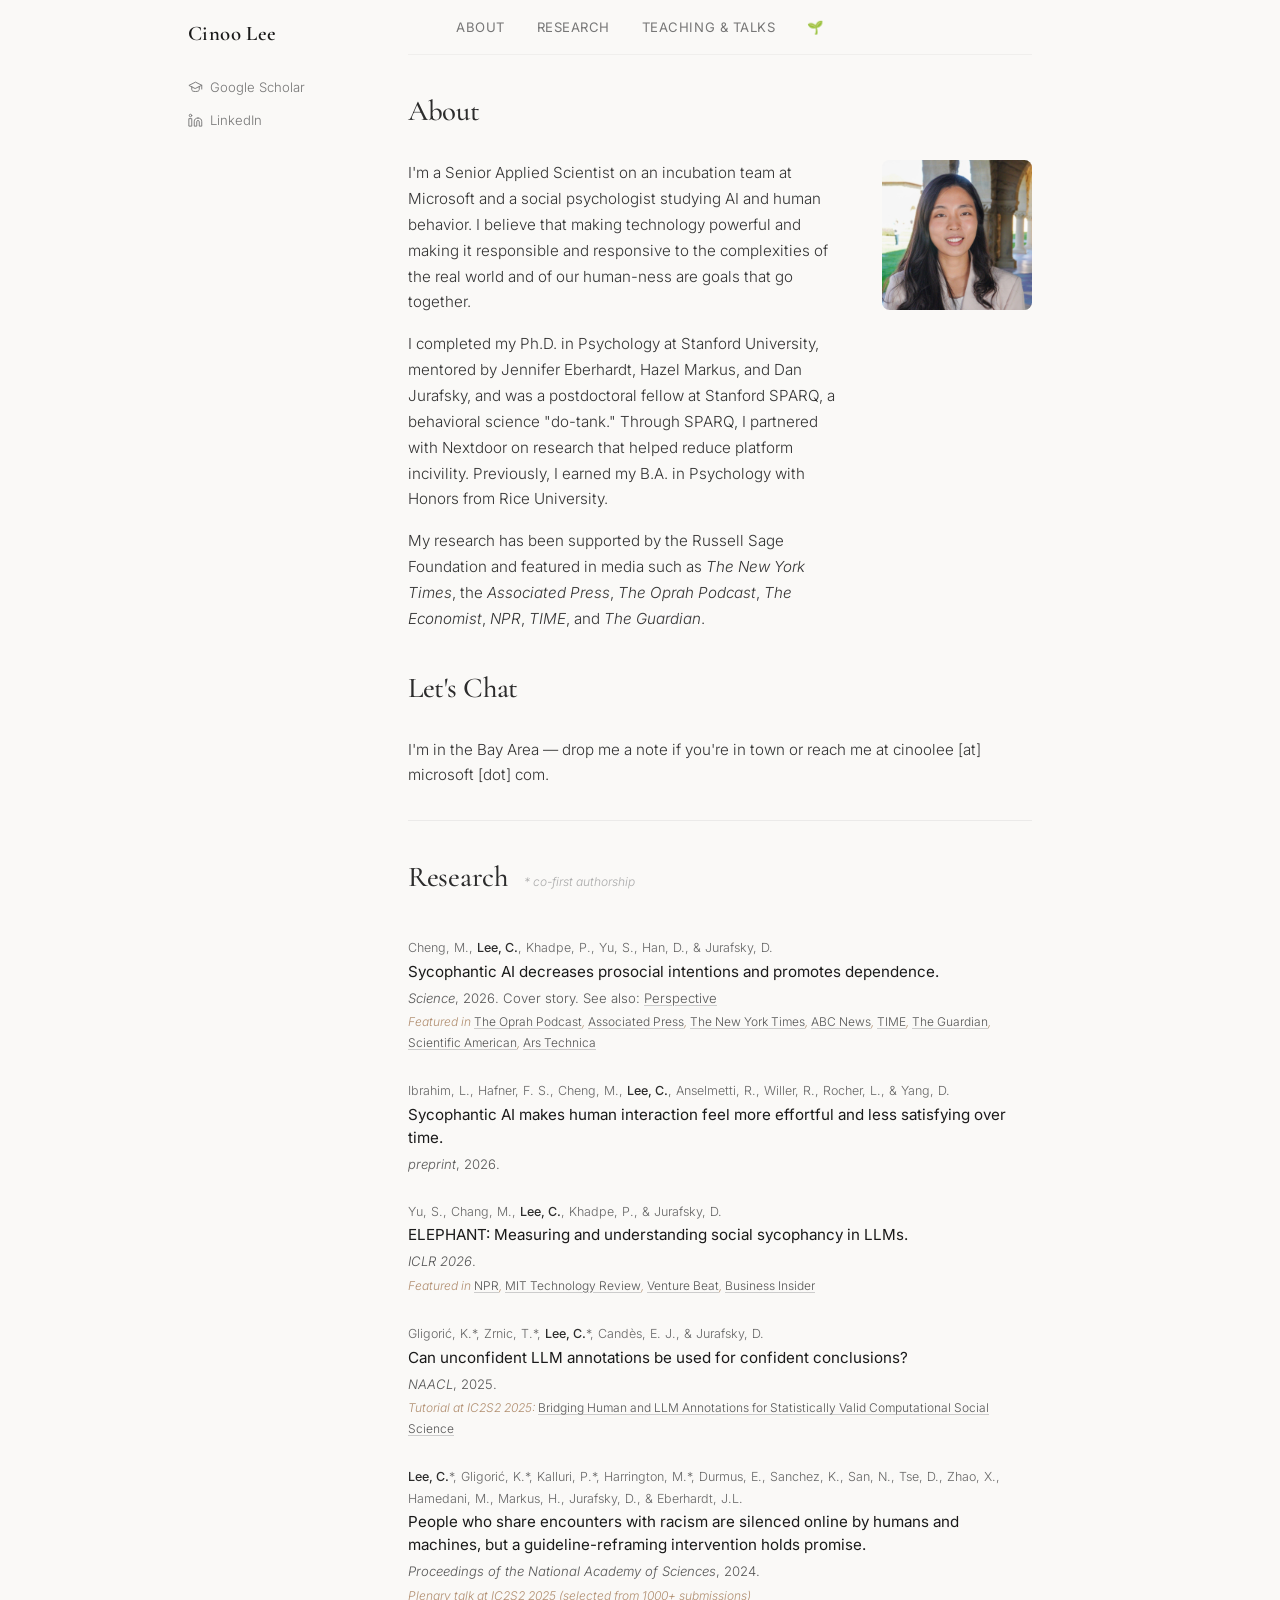
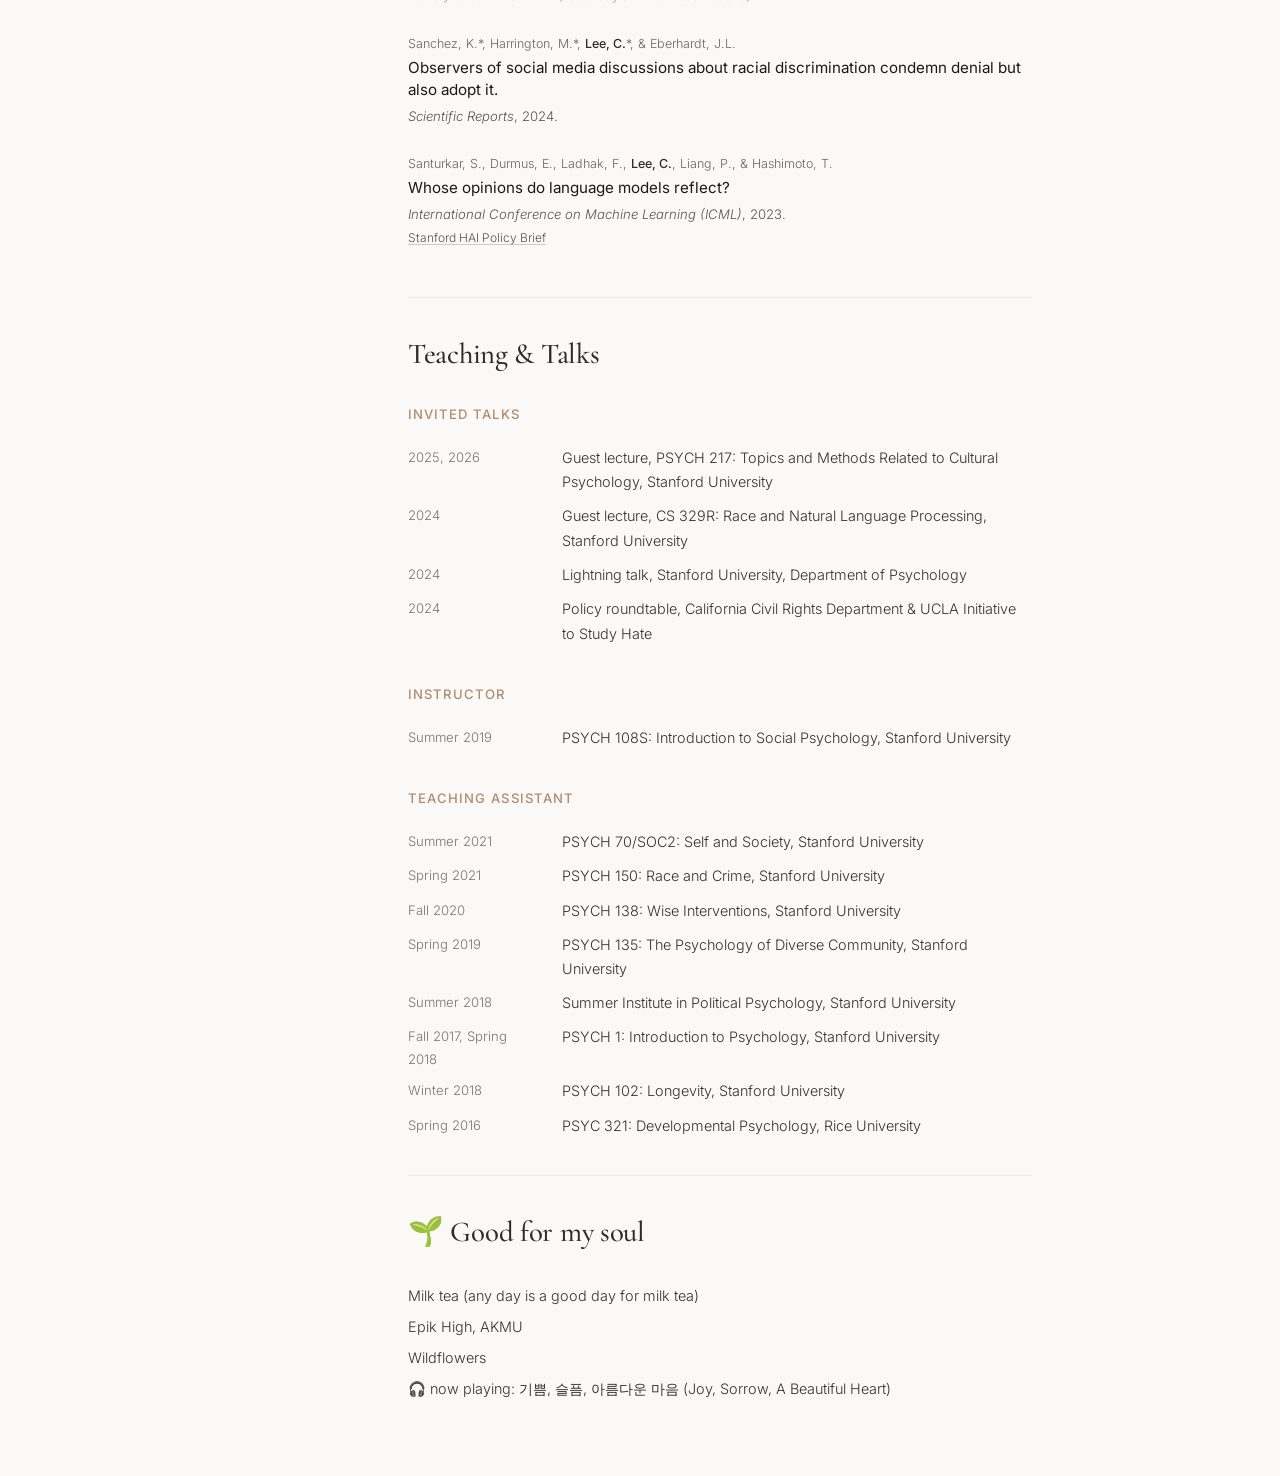
==== commit 61010b37: "Rename Oprah media mention to The Oprah Podcast" ====
--- a/index.html
+++ b/index.html
@@ -45,7 +45,7 @@
           I completed my Ph.D. in Psychology at Stanford University, mentored by Jennifer Eberhardt, Hazel Markus, and Dan Jurafsky, and was a postdoctoral fellow at Stanford SPARQ, a behavioral science "do-tank." Through SPARQ, I partnered with Nextdoor on research that helped reduce platform incivility. Previously, I earned my B.A. in Psychology with Honors from Rice University.
         </p>
         <p>
-          My research has been supported by the Russell Sage Foundation and featured in media such as <a href="https://www.nytimes.com/2026/03/26/well/mind/ai-chatbots-relationships.html" target="_blank" rel="noopener"><em>The New York Times</em></a>, the <a href="https://apnews.com/article/ai-sycophancy-chatbots-science-study-8dc61e69278b661cab1e53d38b4173b6" target="_blank" rel="noopener"><em>Associated Press</em></a>, <a href="https://youtu.be/-ndr_HlCPic?t=728" target="_blank" rel="noopener">Oprah Winfrey's <em>We've Never Been Meaner. Here's Why.</em></a>, <a href="https://www.economist.com/culture/2026/03/05/who-wants-a-partner-to-toady-to-them-quite-a-lot-of-people" target="_blank" rel="noopener"><em>The Economist</em></a>, <a href="https://www.npr.org/2025/08/05/nx-s1-5490447/ai-chatgpt-couples-therapy-advice" target="_blank" rel="noopener"><em>NPR</em></a>, <a href="https://time.com/7346052/problem-ai-flattering-us/" target="_blank" rel="noopener"><em>TIME</em></a>, and <a href="https://www.theguardian.com/technology/2025/oct/24/sycophantic-ai-chatbots-tell-users-what-they-want-to-hear-study-shows" target="_blank" rel="noopener"><em>The Guardian</em></a>.
+          My research has been supported by the Russell Sage Foundation and featured in media such as <a href="https://www.nytimes.com/2026/03/26/well/mind/ai-chatbots-relationships.html" target="_blank" rel="noopener"><em>The New York Times</em></a>, the <a href="https://apnews.com/article/ai-sycophancy-chatbots-science-study-8dc61e69278b661cab1e53d38b4173b6" target="_blank" rel="noopener"><em>Associated Press</em></a>, <a href="https://youtu.be/-ndr_HlCPic?t=728" target="_blank" rel="noopener"><em>The Oprah Podcast</em></a>, <a href="https://www.economist.com/culture/2026/03/05/who-wants-a-partner-to-toady-to-them-quite-a-lot-of-people" target="_blank" rel="noopener"><em>The Economist</em></a>, <a href="https://www.npr.org/2025/08/05/nx-s1-5490447/ai-chatgpt-couples-therapy-advice" target="_blank" rel="noopener"><em>NPR</em></a>, <a href="https://time.com/7346052/problem-ai-flattering-us/" target="_blank" rel="noopener"><em>TIME</em></a>, and <a href="https://www.theguardian.com/technology/2025/oct/24/sycophantic-ai-chatbots-tell-users-what-they-want-to-hear-study-shows" target="_blank" rel="noopener"><em>The Guardian</em></a>.
         </p>
         </div>
         <img src="image.jpeg" alt="Cinoo Lee" class="about-photo">
@@ -72,7 +72,7 @@
           <p class="pub-authors">Cheng, M., <strong>Lee, C.</strong>, Khadpe, P., Yu, S., Han, D., &amp; Jurafsky, D.</p>
           <a href="https://www.science.org/doi/10.1126/science.aec8352" class="pub-title" target="_blank" rel="noopener">Sycophantic AI decreases prosocial intentions and promotes dependence.</a>
           <p class="pub-venue"><em>Science</em>, 2026. Cover story. See also: <a href="https://www.science.org/doi/full/10.1126/science.aeg3145" target="_blank" rel="noopener">Perspective</a></p>
-          <p class="pub-note">Featured in <a href="https://youtu.be/-ndr_HlCPic?t=728" target="_blank" rel="noopener">Oprah Winfrey</a>, <a href="https://apnews.com/article/ai-sycophancy-chatbots-science-study-8dc61e69278b661cab1e53d38b4173b6" target="_blank" rel="noopener">Associated Press</a>, <a href="https://www.nytimes.com/2026/03/26/well/mind/ai-chatbots-relationships.html" target="_blank" rel="noopener">The New York Times</a>, <a href="https://abcnews.com/Technology/wireStory/ai-giving-bad-advice-flatter-users-new-study-131443396" target="_blank" rel="noopener">ABC News</a>, <a href="https://time.com/7346052/problem-ai-flattering-us/" target="_blank" rel="noopener">TIME</a>, <a href="https://www.theguardian.com/technology/2025/oct/24/sycophantic-ai-chatbots-tell-users-what-they-want-to-hear-study-shows" target="_blank" rel="noopener">The Guardian</a>, <a href="https://www.scientificamerican.com/article/ai-chatbots-are-sucking-up-to-you-with-consequences-for-your-relationships/" target="_blank" rel="noopener">Scientific American</a>, <a href="https://arstechnica.com/science/2026/03/study-sycophantic-ai-can-undermine-human-judgment/" target="_blank" rel="noopener">Ars Technica</a></p>
+          <p class="pub-note">Featured in <a href="https://youtu.be/-ndr_HlCPic?t=728" target="_blank" rel="noopener">The Oprah Podcast</a>, <a href="https://apnews.com/article/ai-sycophancy-chatbots-science-study-8dc61e69278b661cab1e53d38b4173b6" target="_blank" rel="noopener">Associated Press</a>, <a href="https://www.nytimes.com/2026/03/26/well/mind/ai-chatbots-relationships.html" target="_blank" rel="noopener">The New York Times</a>, <a href="https://abcnews.com/Technology/wireStory/ai-giving-bad-advice-flatter-users-new-study-131443396" target="_blank" rel="noopener">ABC News</a>, <a href="https://time.com/7346052/problem-ai-flattering-us/" target="_blank" rel="noopener">TIME</a>, <a href="https://www.theguardian.com/technology/2025/oct/24/sycophantic-ai-chatbots-tell-users-what-they-want-to-hear-study-shows" target="_blank" rel="noopener">The Guardian</a>, <a href="https://www.scientificamerican.com/article/ai-chatbots-are-sucking-up-to-you-with-consequences-for-your-relationships/" target="_blank" rel="noopener">Scientific American</a>, <a href="https://arstechnica.com/science/2026/03/study-sycophantic-ai-can-undermine-human-judgment/" target="_blank" rel="noopener">Ars Technica</a></p>
         </div>
 
         <div class="pub-item">
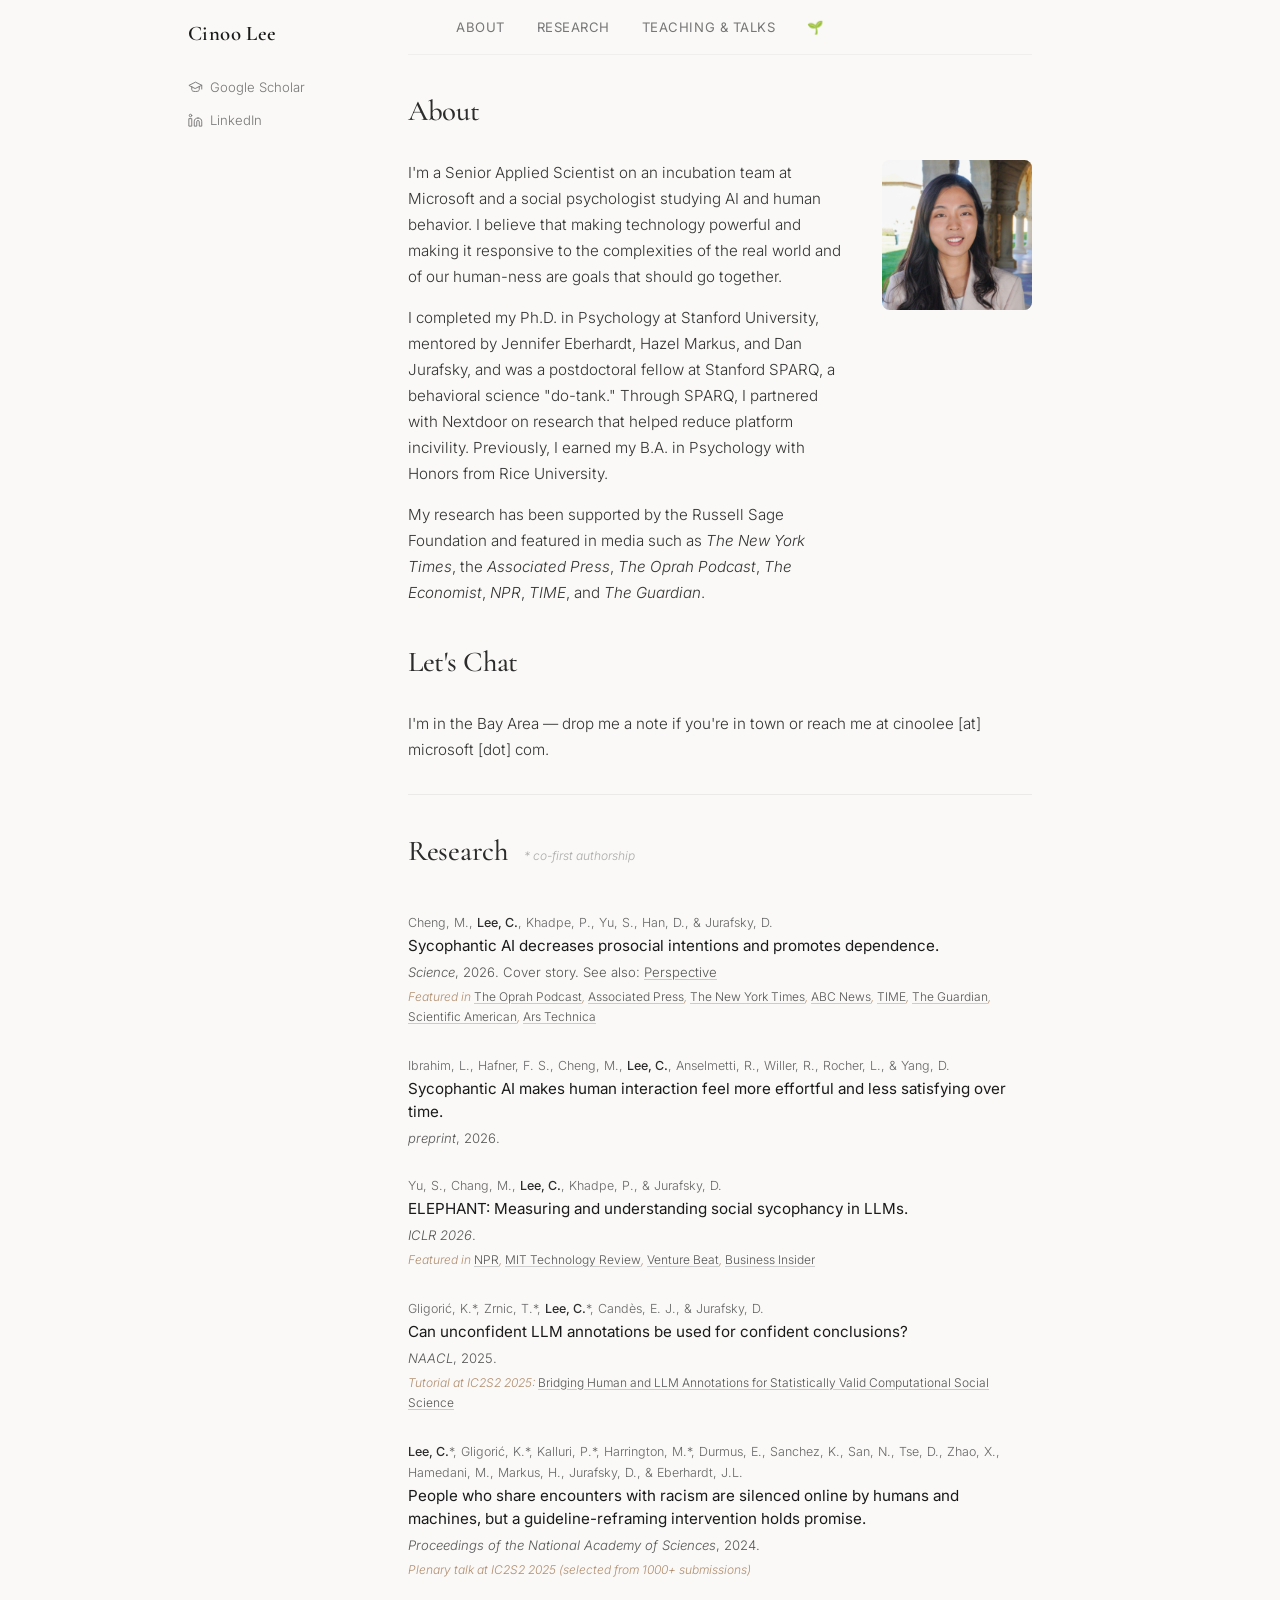
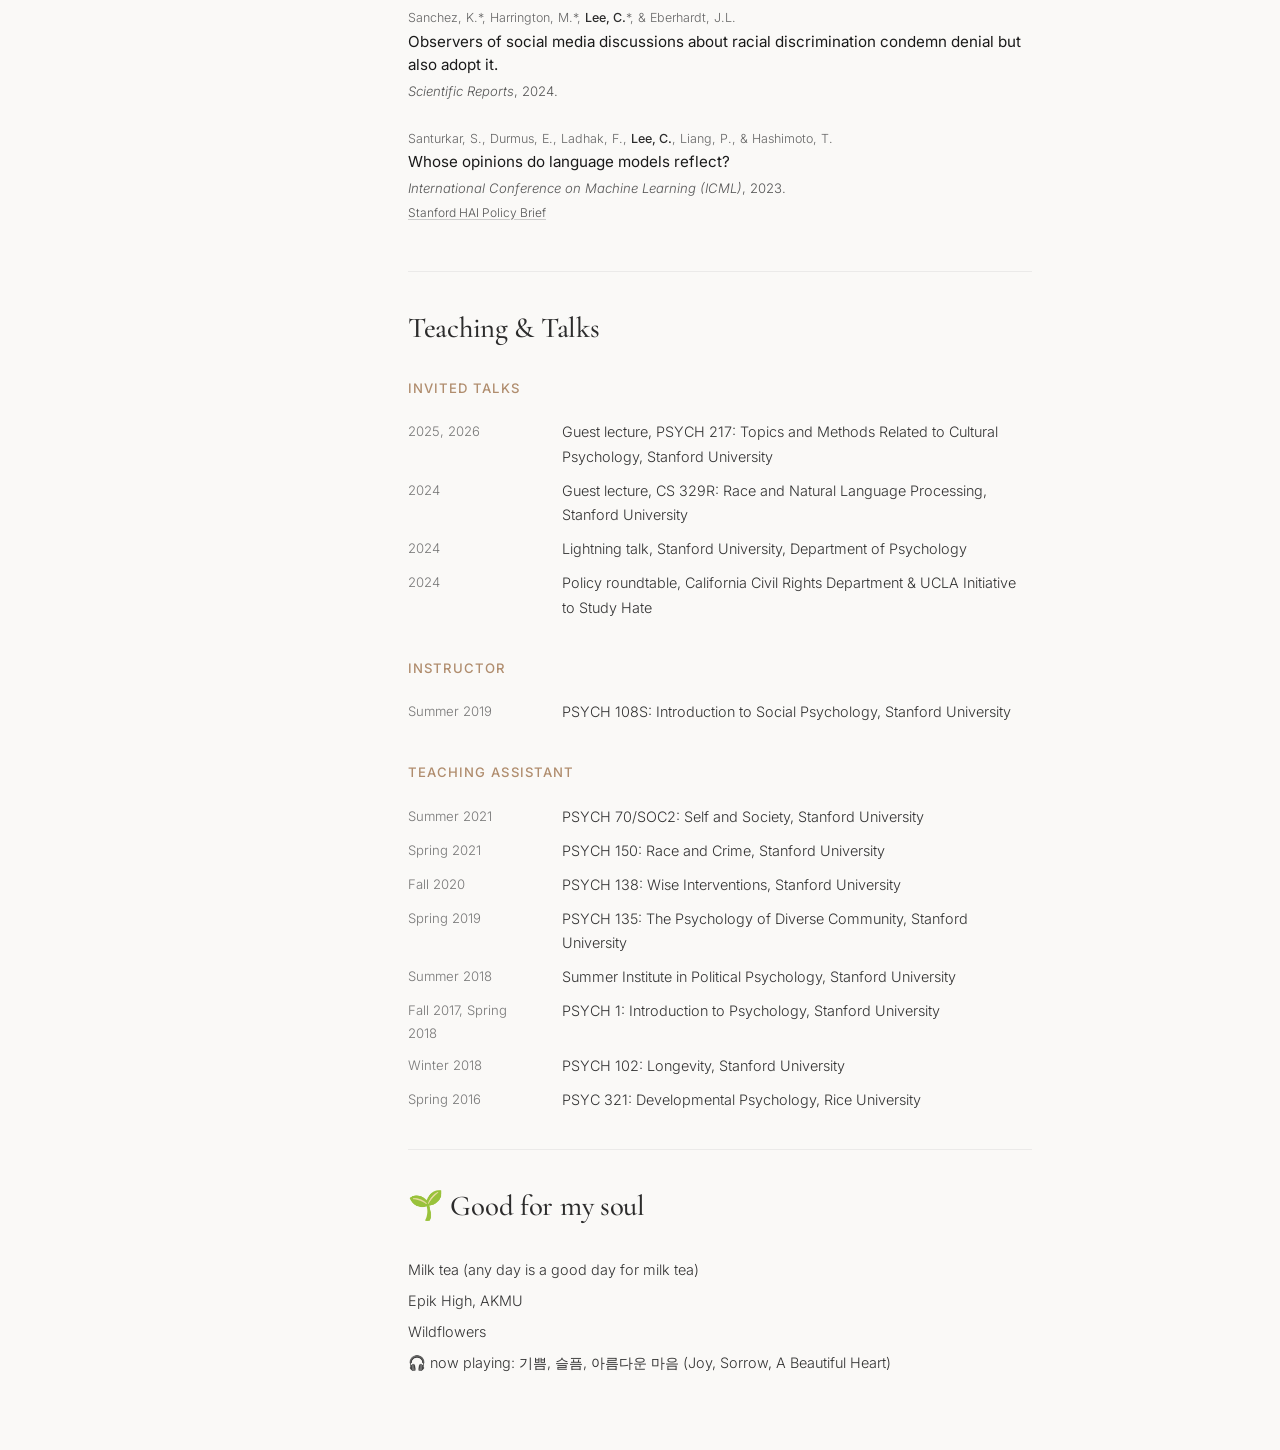
==== commit 75e7a257: "Tighten About intro sentence" ====
--- a/index.html
+++ b/index.html
@@ -39,7 +39,7 @@
       <div class="about-with-photo">
         <div class="about-content">
         <p>
-          I'm a Senior Applied Scientist on an incubation team at Microsoft and a social psychologist studying AI and human behavior. I believe that making technology powerful and making it responsible and responsive to the complexities of the real world and of our human-ness are goals that go together.
+          I'm a Senior Applied Scientist on an incubation team at Microsoft and a social psychologist studying AI and human behavior. I believe that making technology powerful and making it responsive to the complexities of the real world and of our human-ness are goals that should go together.
         </p>
         <p>
           I completed my Ph.D. in Psychology at Stanford University, mentored by Jennifer Eberhardt, Hazel Markus, and Dan Jurafsky, and was a postdoctoral fellow at Stanford SPARQ, a behavioral science "do-tank." Through SPARQ, I partnered with Nextdoor on research that helped reduce platform incivility. Previously, I earned my B.A. in Psychology with Honors from Rice University.
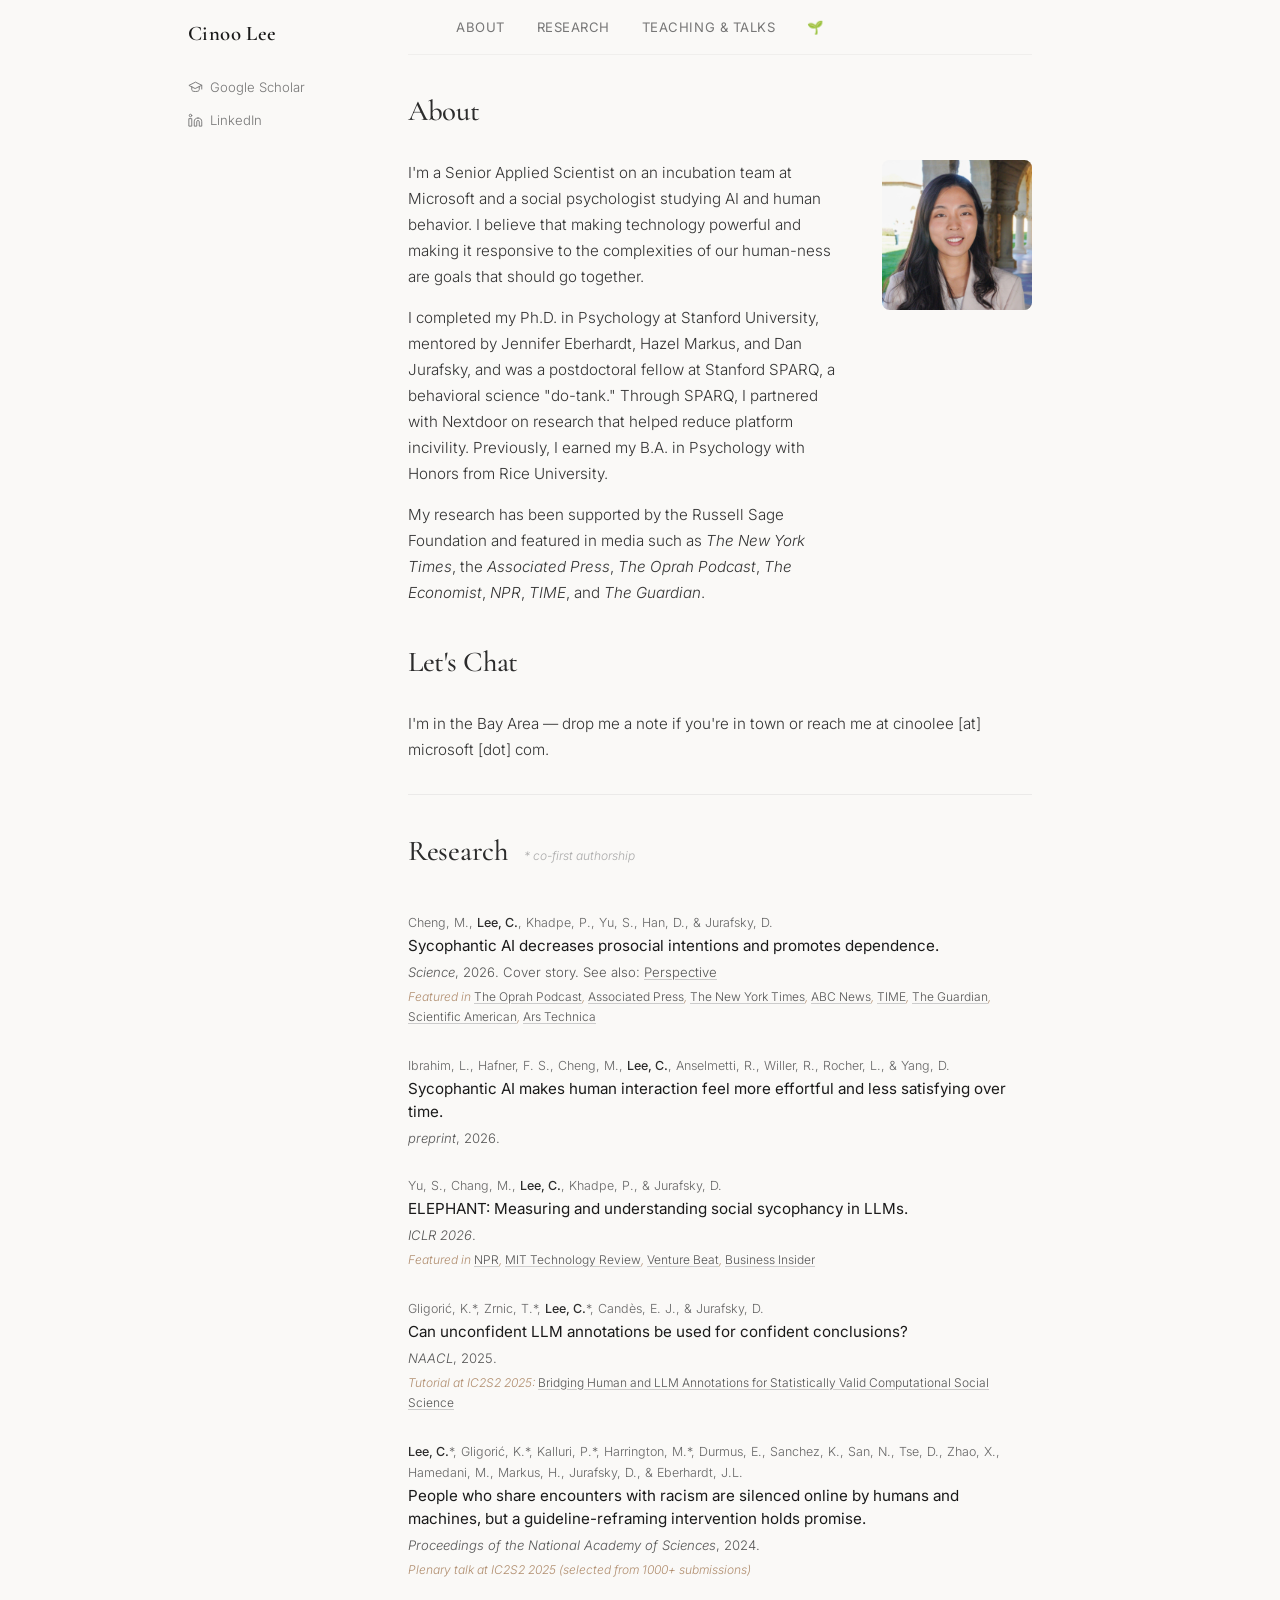
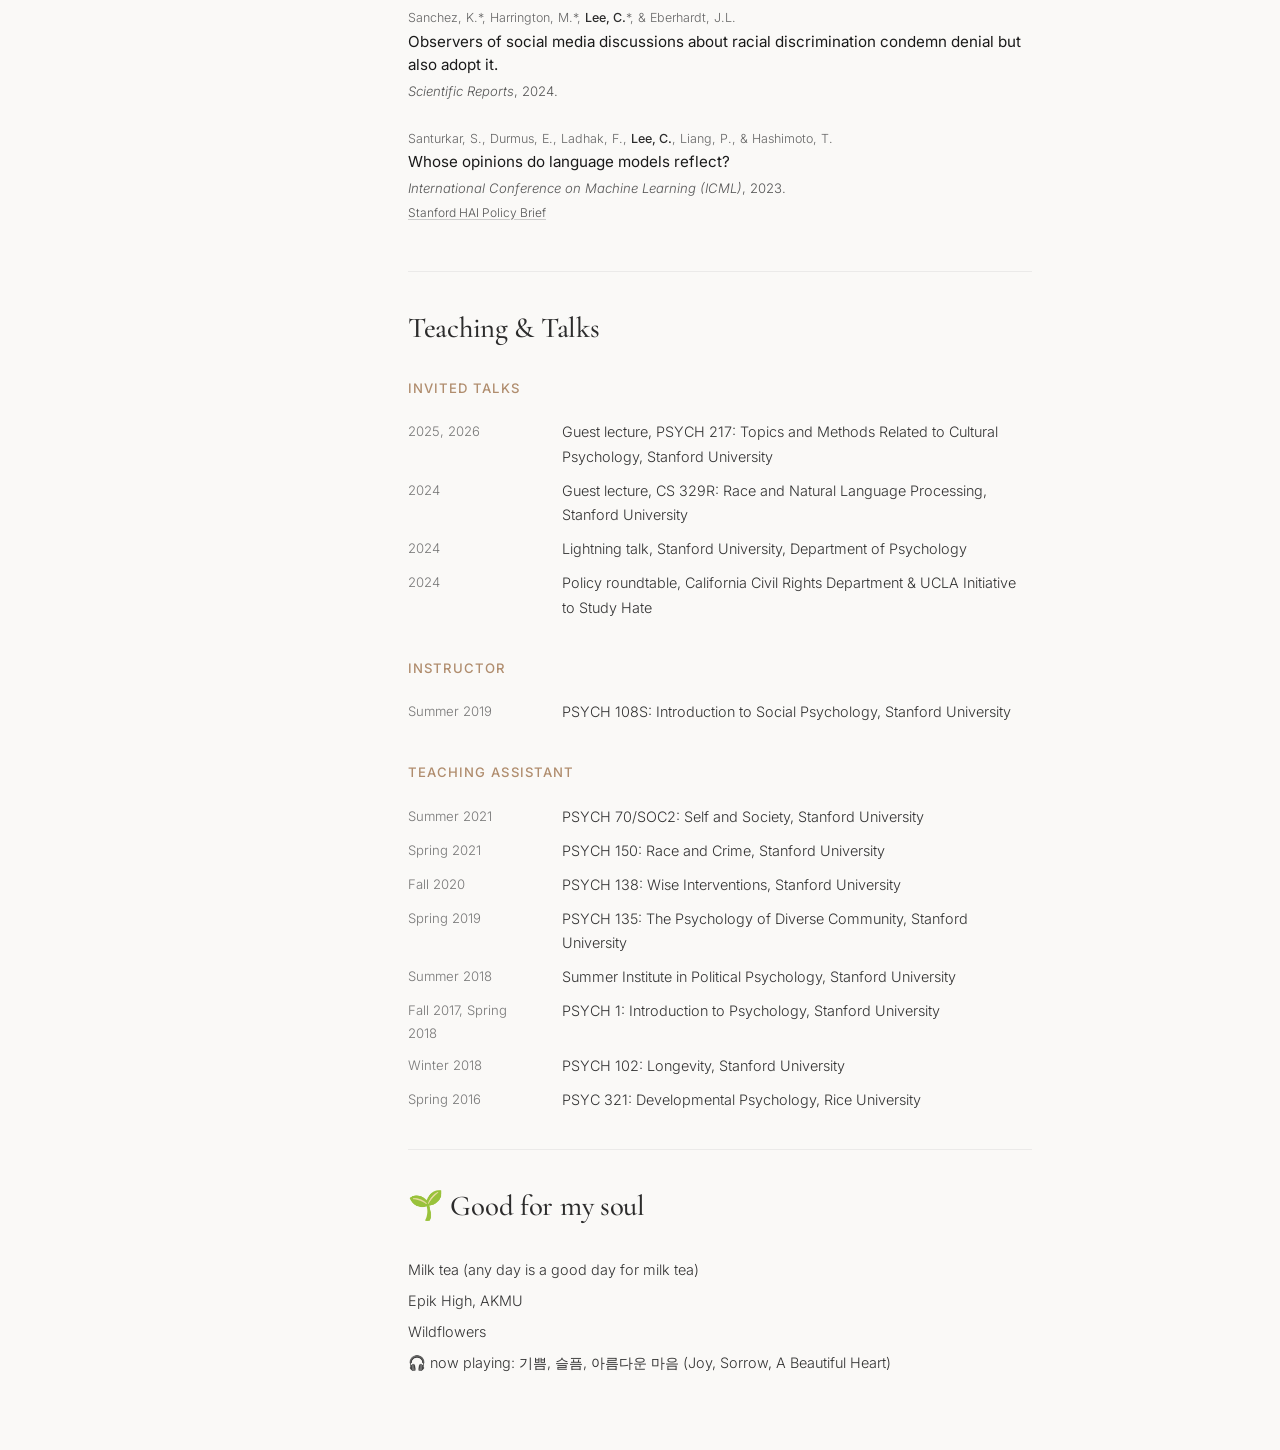
==== commit a8f6f663: "Trim About intro sentence" ====
--- a/index.html
+++ b/index.html
@@ -39,7 +39,7 @@
       <div class="about-with-photo">
         <div class="about-content">
         <p>
-          I'm a Senior Applied Scientist on an incubation team at Microsoft and a social psychologist studying AI and human behavior. I believe that making technology powerful and making it responsive to the complexities of the real world and of our human-ness are goals that should go together.
+          I'm a Senior Applied Scientist on an incubation team at Microsoft and a social psychologist studying AI and human behavior. I believe that making technology powerful and making it responsive to the complexities of our human-ness are goals that should go together.
         </p>
         <p>
           I completed my Ph.D. in Psychology at Stanford University, mentored by Jennifer Eberhardt, Hazel Markus, and Dan Jurafsky, and was a postdoctoral fellow at Stanford SPARQ, a behavioral science "do-tank." Through SPARQ, I partnered with Nextdoor on research that helped reduce platform incivility. Previously, I earned my B.A. in Psychology with Honors from Rice University.
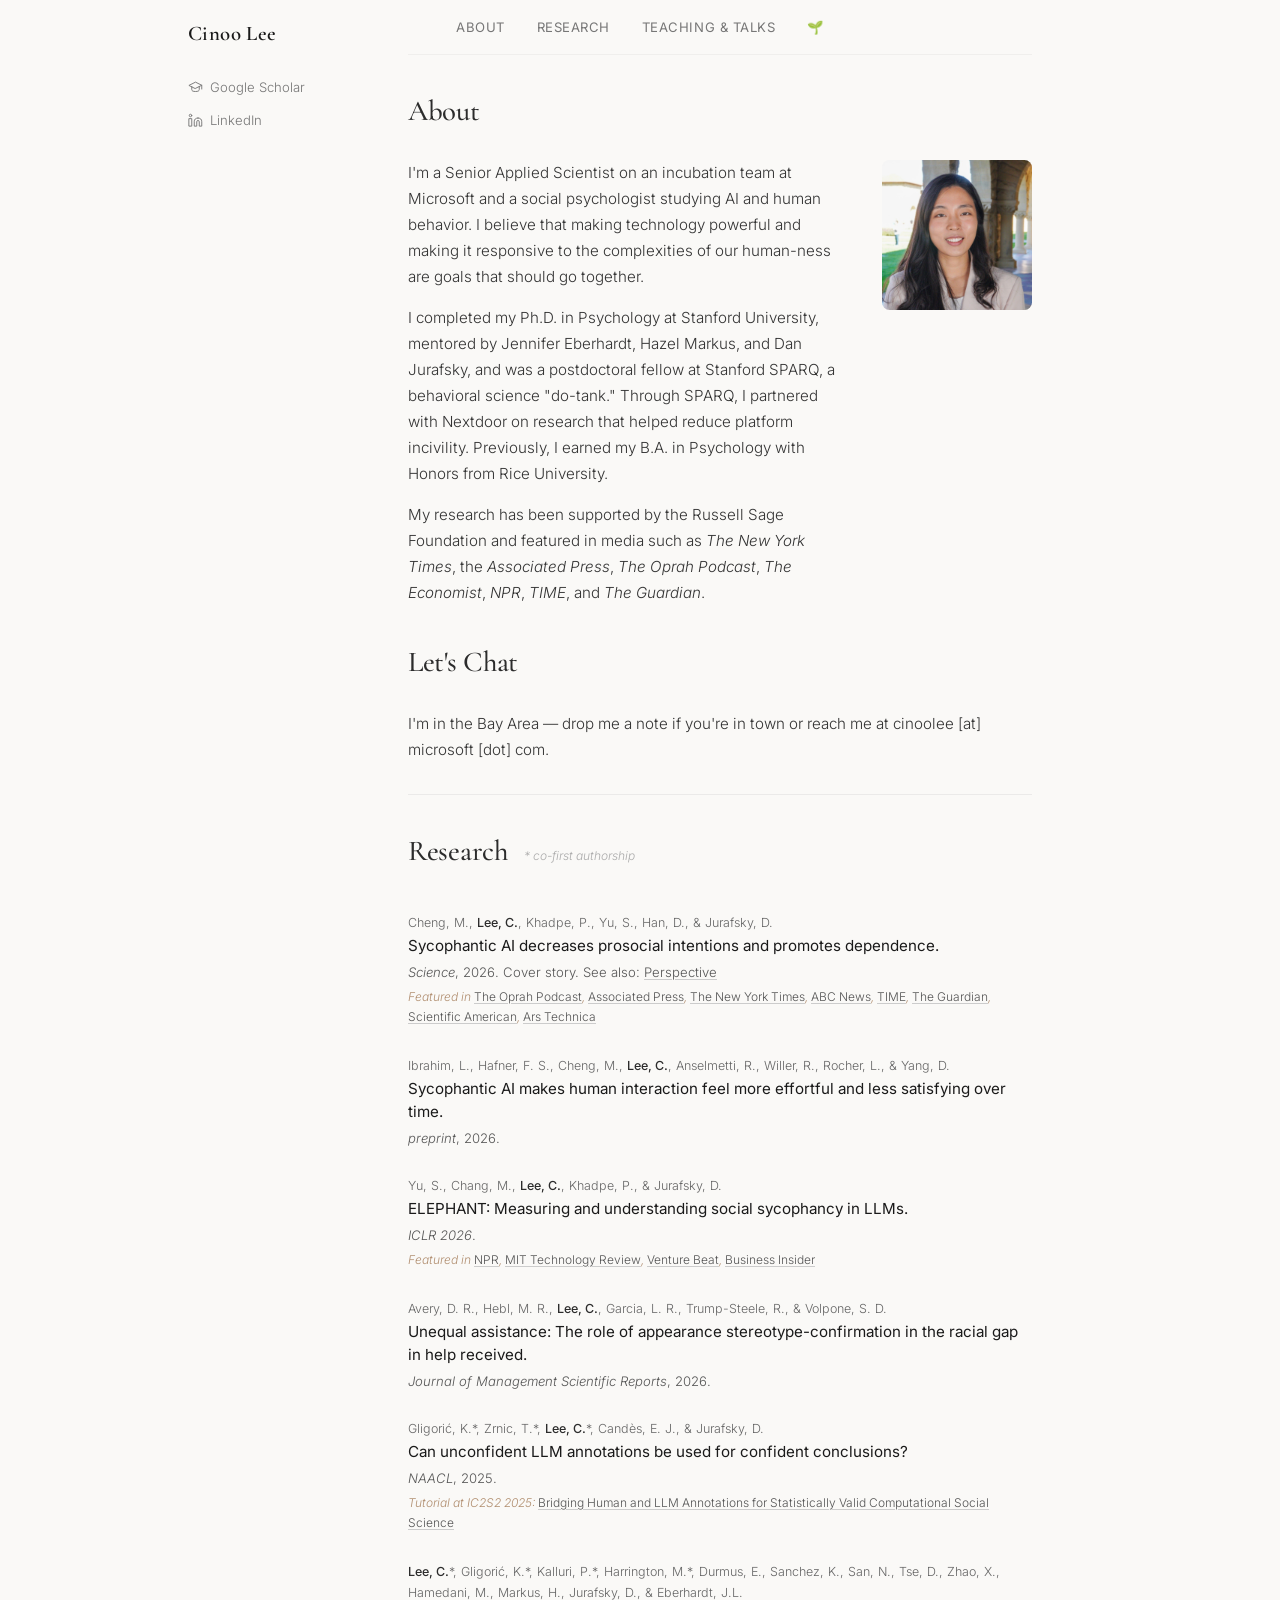
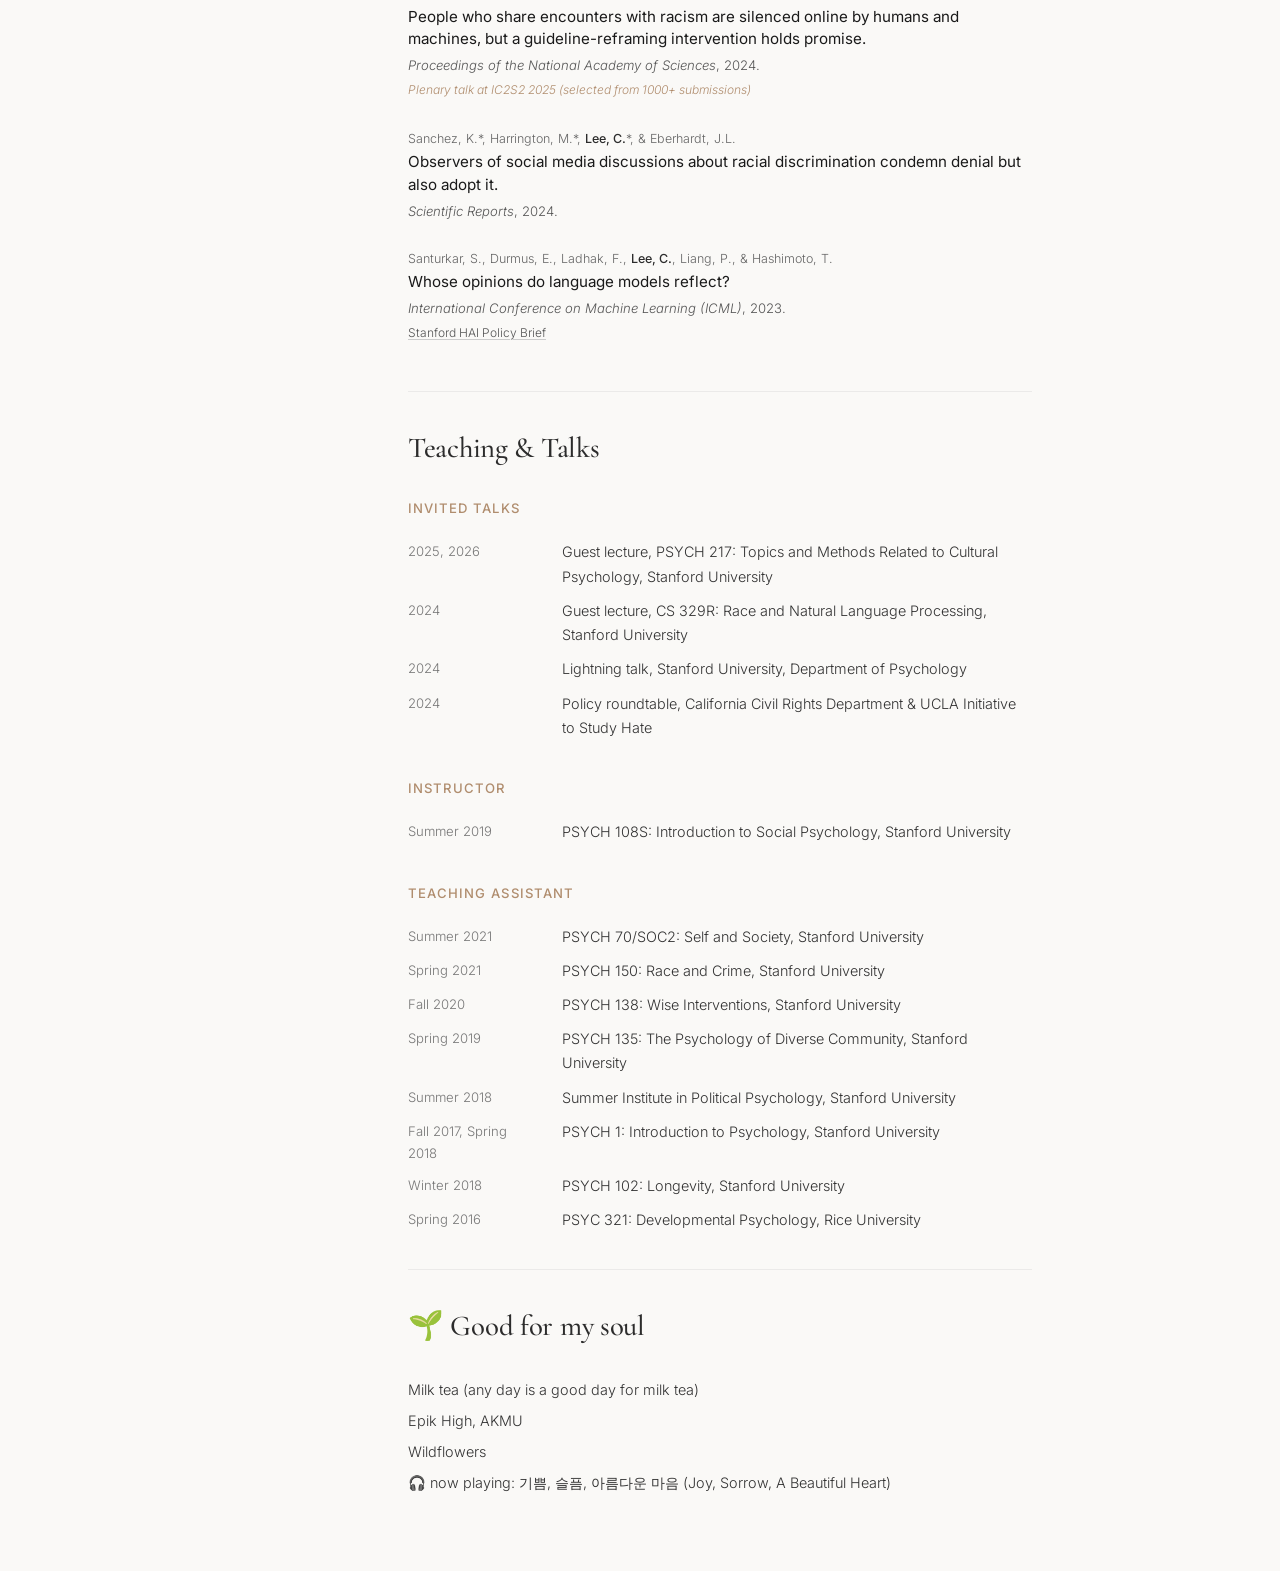
==== commit fcae5c51: "Add Journal of Management Scientific Reports paper" ====
--- a/index.html
+++ b/index.html
@@ -89,6 +89,12 @@
         </div>
 
         <div class="pub-item">
+          <p class="pub-authors">Avery, D. R., Hebl, M. R., <strong>Lee, C.</strong>, Garcia, L. R., Trump-Steele, R., &amp; Volpone, S. D.</p>
+          <a href="https://doi.org/10.1177/27550311261472057" class="pub-title" target="_blank" rel="noopener">Unequal assistance: The role of appearance stereotype-confirmation in the racial gap in help received.</a>
+          <p class="pub-venue"><em>Journal of Management Scientific Reports</em>, 2026.</p>
+        </div>
+
+        <div class="pub-item">
           <p class="pub-authors">Gligorić, K.*, Zrnic, T.*, <strong>Lee, C.</strong>*, Candès, E. J., &amp; Jurafsky, D.</p>
           <a href="https://doi.org/10.48550/arXiv.2408.15204" class="pub-title" target="_blank" rel="noopener">Can unconfident LLM annotations be used for confident conclusions?</a>
           <p class="pub-venue"><em>NAACL</em>, 2025.</p>
